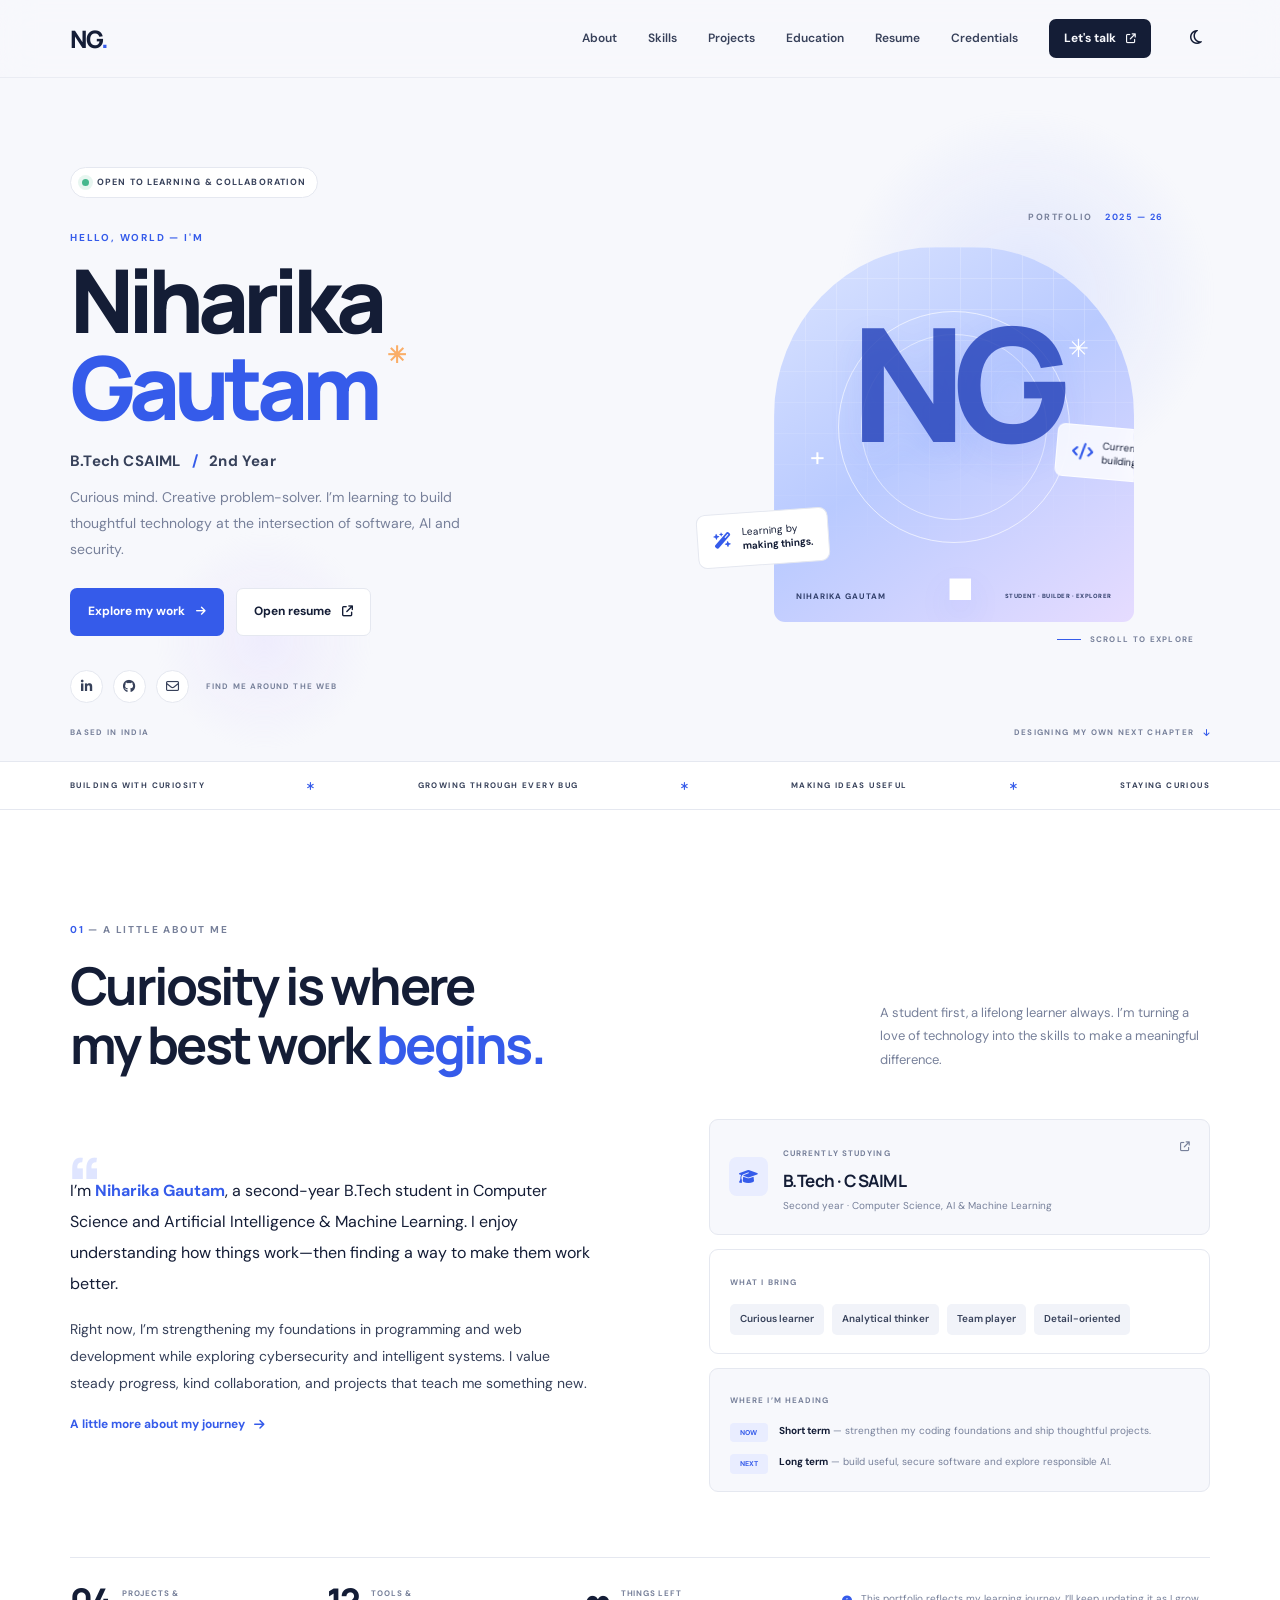
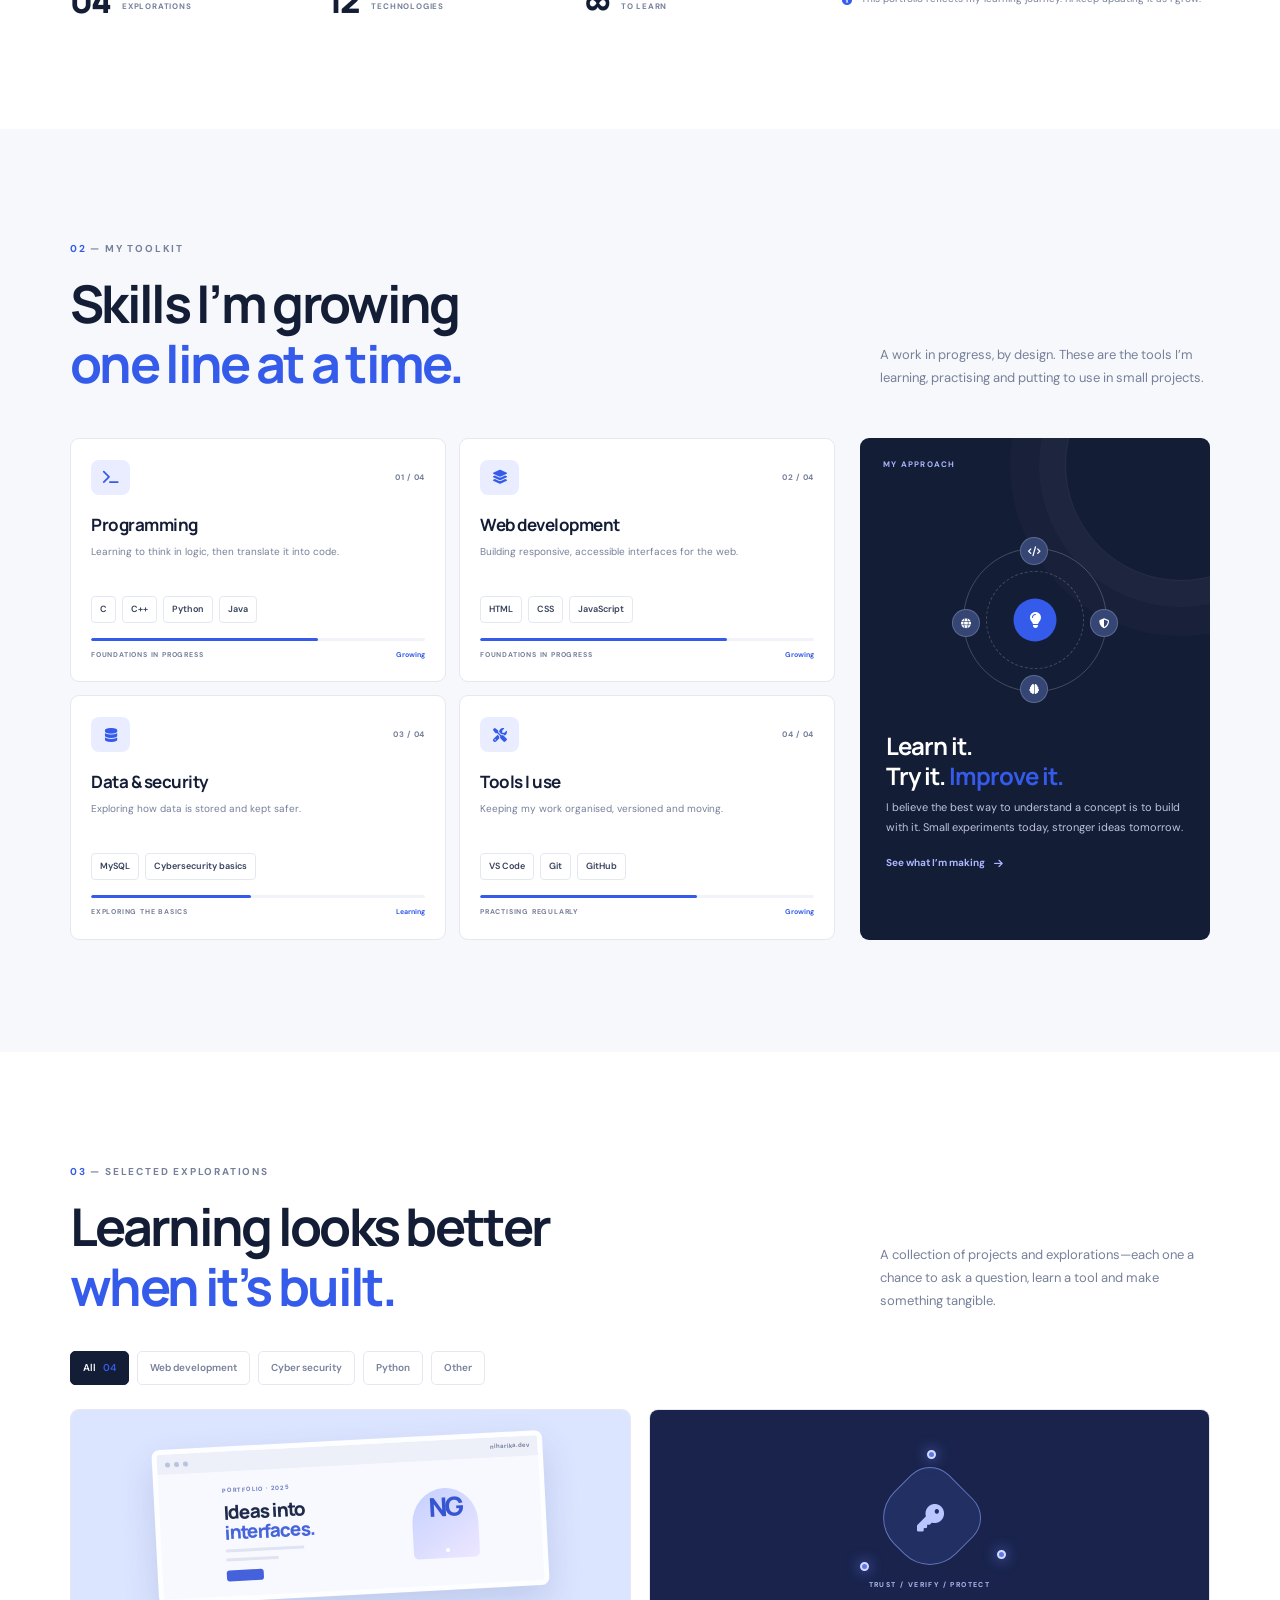
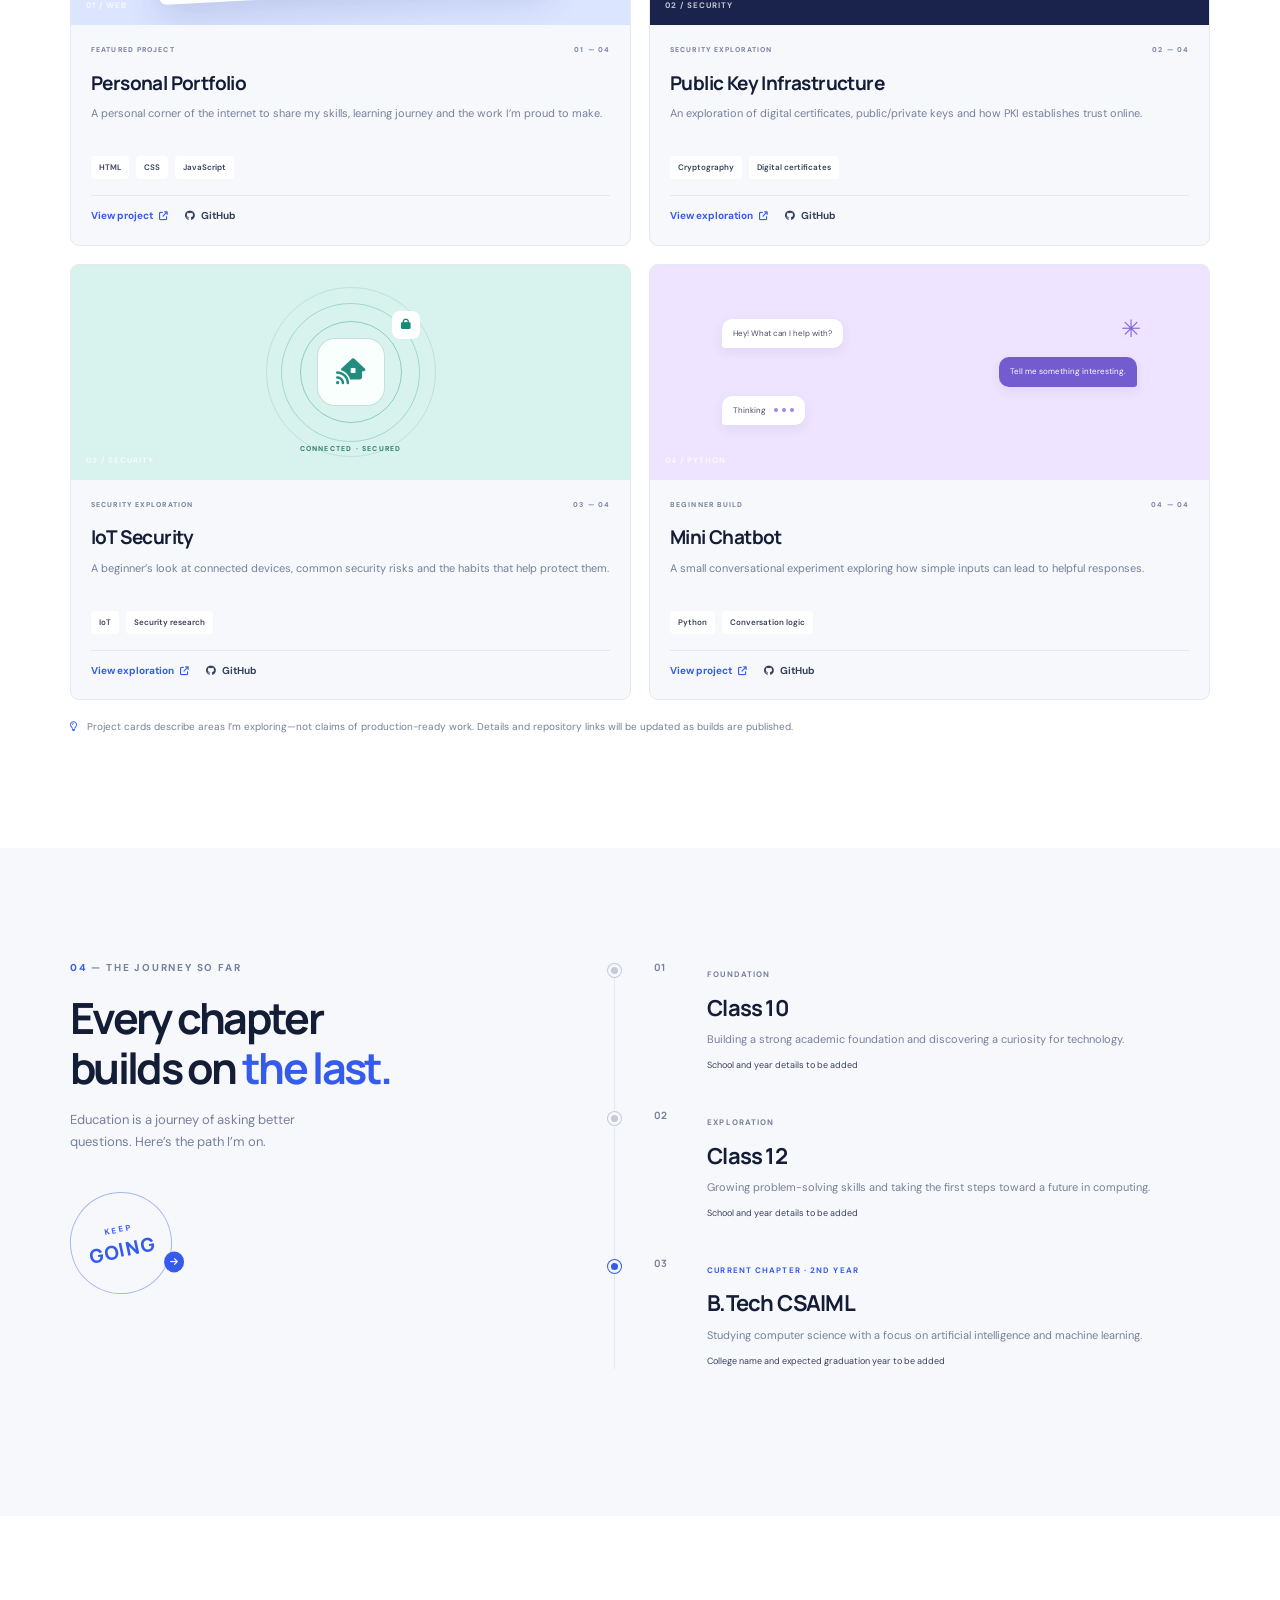
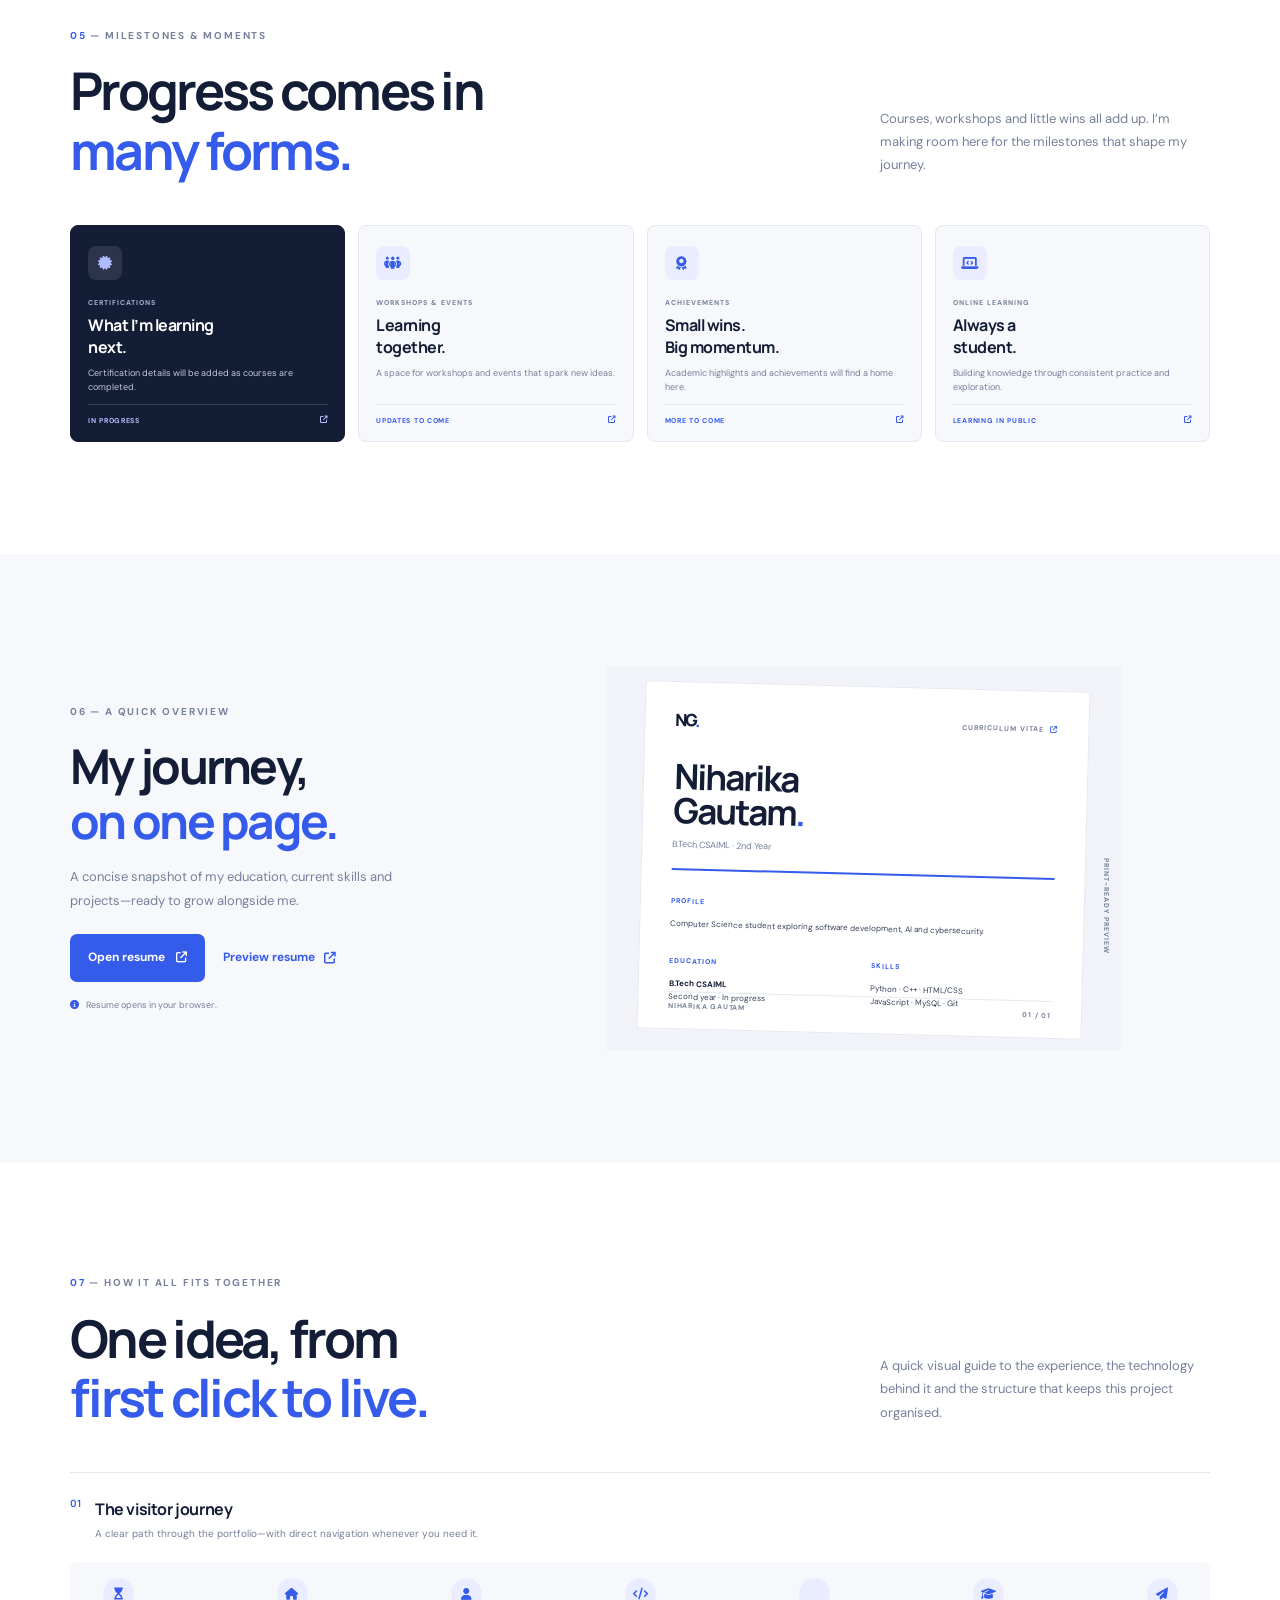
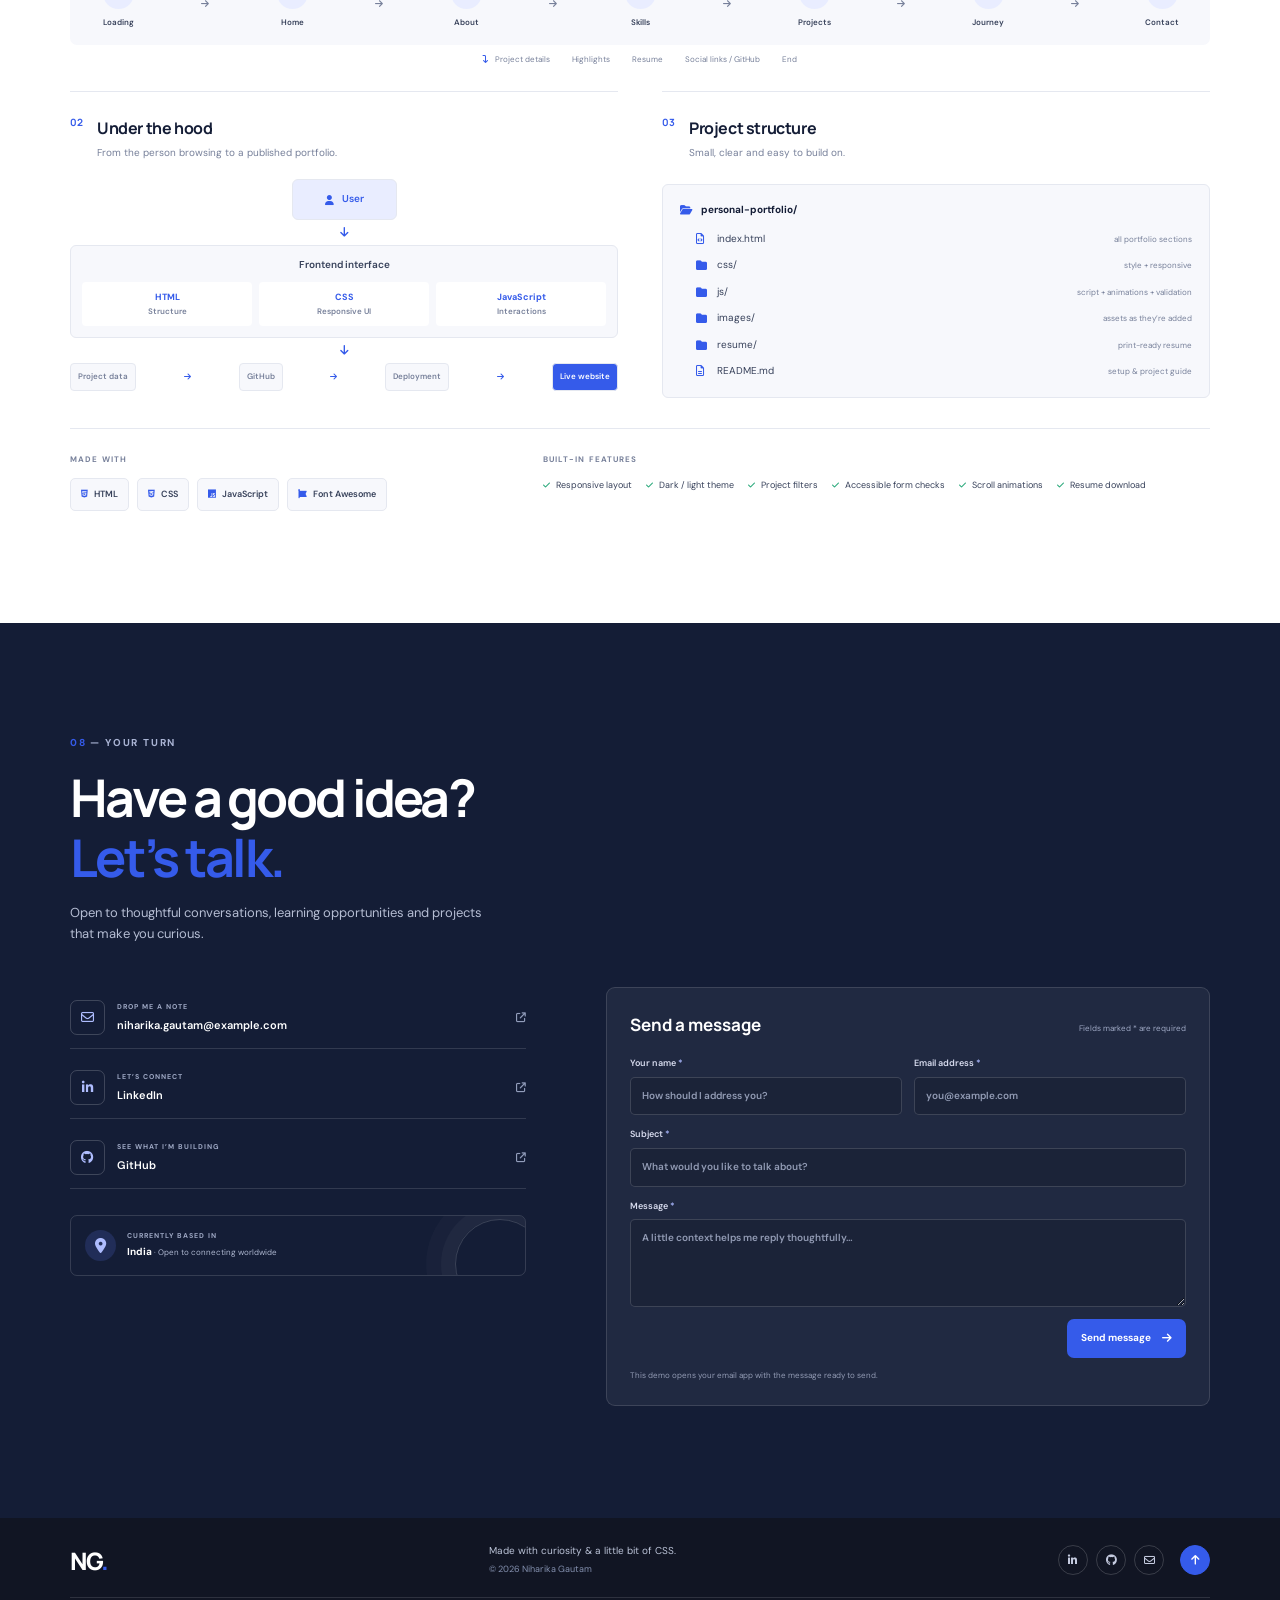
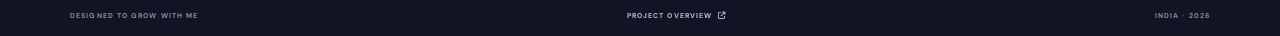
==== index.html @ 92359645 "Add portfolio website" ====
<!DOCTYPE html>
<html lang="en">
<head>
  <meta charset="UTF-8">
  <meta name="viewport" content="width=device-width, initial-scale=1.0">
  <meta name="theme-color" content="#f7f8fc">
  <meta name="description" content="Niharika Gautam — B.Tech CSAIML student exploring software development, AI and cybersecurity.">
  <title>Niharika Gautam — Developer in the making</title>
  <link rel="preconnect" href="https://fonts.googleapis.com">
  <link rel="preconnect" href="https://fonts.gstatic.com" crossorigin>
  <link href="https://fonts.googleapis.com/css2?family=DM+Sans:wght@400;500;600;700&family=Manrope:wght@400;500;600;700;800&display=swap" rel="stylesheet">
  <link rel="stylesheet" href="https://cdnjs.cloudflare.com/ajax/libs/font-awesome/6.5.2/css/all.min.css">
  <link rel="stylesheet" href="css/style.css">
  <link rel="stylesheet" href="css/responsive.css">
  <script src="js/animations.js" defer></script>
  <script src="js/validation.js" defer></script>
  <script src="js/script.js" defer></script>
</head>
<body>
  <div class="page-loader" aria-label="Loading portfolio"><span class="loader-mark">N<span>.</span></span><span class="loader-line"></span></div>
  <header class="site-header">
    <nav class="nav-shell container" aria-label="Main navigation">
      <a class="brand" href="#home" aria-label="Niharika Gautam home">NG<span>.</span></a>
      <button class="menu-toggle" aria-label="Open navigation menu" aria-expanded="false"><i class="fa-solid fa-bars"></i></button>
      <div class="nav-links">
        <a href="#about">About</a><a href="#skills">Skills</a><a href="#projects">Projects</a><a href="#journey">Education</a><a href="#resume">Resume</a><a href="#credentials">Credentials</a>
        <a class="nav-contact" href="#contact">Let's talk <i class="fa-solid fa-arrow-up-right-from-square"></i></a>
        <button class="theme-toggle" aria-label="Switch to dark mode" title="Toggle color theme"><i class="fa-regular fa-moon"></i></button>
      </div>
    </nav>
  </header>

  <main>
    <section class="hero section-pad" id="home">
      <div class="hero-orb orb-one"></div><div class="hero-orb orb-two"></div>
      <div class="container hero-layout">
        <div class="hero-copy reveal">
          <div class="availability"><span class="status-dot"></span> OPEN TO LEARNING & COLLABORATION</div>
          <p class="eyebrow">HELLO, WORLD — I'M</p>
          <h1>Niharika<br><span>Gautam</span><sup>✳</sup></h1>
          <p class="hero-role">B.Tech CSAIML <span class="role-divider">/</span> 2nd Year</p>
          <p class="hero-intro">Curious mind. Creative problem-solver. I’m learning to build thoughtful technology at the intersection of software, AI and security.</p>
          <div class="hero-actions">
            <a class="button button-primary" href="#projects">Explore my work <i class="fa-solid fa-arrow-right"></i></a>
            <a class="button button-outline" href="resume/Niharika_Gautam_Resume.html" target="_blank" rel="noreferrer">Open resume <i class="fa-solid fa-arrow-up-right-from-square"></i></a>
          </div>
          <div class="hero-socials" aria-label="Social links">
            <a href="https://www.linkedin.com/" target="_blank" rel="noreferrer" aria-label="LinkedIn"><i class="fa-brands fa-linkedin-in"></i></a>
            <a href="https://github.com/" target="_blank" rel="noreferrer" aria-label="GitHub"><i class="fa-brands fa-github"></i></a>
            <a href="mailto:niharika.gautam@example.com" aria-label="Email"><i class="fa-regular fa-envelope"></i></a>
            <span class="social-caption">FIND ME AROUND THE WEB</span>
          </div>
        </div>
        <div class="hero-visual reveal reveal-delay">
          <div class="visual-index">PORTFOLIO <span>2025 — 26</span></div>
          <div class="portrait-card">
            <div class="portrait-grid"></div>
            <div class="portrait-spark spark-a">✳</div><div class="portrait-spark spark-b">+</div>
            <div class="portrait-initials">NG<span>.</span></div>
            <div class="portrait-caption"><span>NIHARIKA GAUTAM</span><span>STUDENT · BUILDER · EXPLORER</span></div>
            <div class="portrait-sticker"><i class="fa-solid fa-code"></i><span>Currently<br>building</span></div>
          </div>
          <div class="floating-note"><i class="fa-solid fa-wand-magic-sparkles"></i><span>Learning by<br><b>making things.</b></span></div>
          <div class="scroll-cue"><span></span> SCROLL TO EXPLORE</div>
        </div>
      </div>
      <div class="hero-footer container"><span>BASED IN INDIA</span><span>DESIGNING MY OWN NEXT CHAPTER <i class="fa-solid fa-arrow-down"></i></span></div>
    </section>

    <section class="intro-strip">
      <div class="container strip-inner"><span>BUILDING WITH CURIOSITY</span><i class="fa-solid fa-asterisk"></i><span>GROWING THROUGH EVERY BUG</span><i class="fa-solid fa-asterisk"></i><span>MAKING IDEAS USEFUL</span><i class="fa-solid fa-asterisk"></i><span>STAYING CURIOUS</span></div>
    </section>

    <section class="section-pad about-section" id="about">
      <div class="container">
        <div class="section-heading reveal"><div><p class="eyebrow"><span>01</span> — A LITTLE ABOUT ME</p><h2>Curiosity is where<br>my best work <em>begins.</em></h2></div><p class="heading-note">A student first, a lifelong learner always. I’m turning a love of technology into the skills to make a meaningful difference.</p></div>
        <div class="about-grid">
          <article class="about-story reveal"><div class="story-mark">“</div><p>I’m <strong>Niharika Gautam</strong>, a second-year B.Tech student in Computer Science and Artificial Intelligence & Machine Learning. I enjoy understanding how things work—then finding a way to make them work better.</p><p>Right now, I’m strengthening my foundations in programming and web development while exploring cybersecurity and intelligent systems. I value steady progress, kind collaboration, and projects that teach me something new.</p><a class="text-link" href="#contact">A little more about my journey <i class="fa-solid fa-arrow-right"></i></a></article>
          <div class="about-side reveal reveal-delay">
            <div class="info-card education-mini"><span class="card-icon"><i class="fa-solid fa-graduation-cap"></i></span><div><span class="card-kicker">CURRENTLY STUDYING</span><h3>B.Tech · CSAIML</h3><p>Second year · Computer Science, AI & Machine Learning</p></div><span class="card-arrow"><i class="fa-solid fa-arrow-up-right-from-square"></i></span></div>
            <div class="strength-card"><span class="card-kicker">WHAT I BRING</span><div class="strength-tags"><span>Curious learner</span><span>Analytical thinker</span><span>Team player</span><span>Detail-oriented</span></div></div>
            <div class="goals-card"><span class="card-kicker">WHERE I’M HEADING</span><div class="goal-row"><span class="goal-marker">NOW</span><p><b>Short term</b> — strengthen my coding foundations and ship thoughtful projects.</p></div><div class="goal-row"><span class="goal-marker">NEXT</span><p><b>Long term</b> — build useful, secure software and explore responsible AI.</p></div></div>
          </div>
        </div>
        <div class="stats-row reveal">
          <div class="stat-item"><strong>04</strong><span>PROJECTS &<br>EXPLORATIONS</span></div><div class="stat-item"><strong>12</strong><span>TOOLS &<br>TECHNOLOGIES</span></div><div class="stat-item"><strong>∞</strong><span>THINGS LEFT<br>TO LEARN</span></div><div class="stat-note"><i class="fa-solid fa-circle-info"></i> This portfolio reflects my learning journey. I’ll keep updating it as I grow.</div>
        </div>
      </div>
    </section>

    <section class="section-pad skills-section" id="skills">
      <div class="container">
        <div class="section-heading reveal"><div><p class="eyebrow"><span>02</span> — MY TOOLKIT</p><h2>Skills I’m growing<br><em>one line at a time.</em></h2></div><p class="heading-note">A work in progress, by design. These are the tools I’m learning, practising and putting to use in small projects.</p></div>
        <div class="skills-layout">
          <div class="skill-categories">
            <article class="skill-card reveal"><div class="skill-card-top"><span class="skill-icon"><i class="fa-solid fa-terminal"></i></span><span class="skill-count">01 / 04</span></div><h3>Programming</h3><p>Learning to think in logic, then translate it into code.</p><div class="skill-pills"><span>C</span><span>C++</span><span>Python</span><span>Java</span></div><div class="learning-meter" role="progressbar" aria-label="Programming foundations, self-assessed learning progress" aria-valuemin="0" aria-valuemax="100" aria-valuenow="68"><span style="--level:68%"></span></div><div class="meter-caption">FOUNDATIONS IN PROGRESS <span>Growing</span></div></article>
            <article class="skill-card reveal reveal-delay"><div class="skill-card-top"><span class="skill-icon"><i class="fa-solid fa-layer-group"></i></span><span class="skill-count">02 / 04</span></div><h3>Web development</h3><p>Building responsive, accessible interfaces for the web.</p><div class="skill-pills"><span>HTML</span><span>CSS</span><span>JavaScript</span></div><div class="learning-meter" role="progressbar" aria-label="Web development foundations, self-assessed learning progress" aria-valuemin="0" aria-valuemax="100" aria-valuenow="74"><span style="--level:74%"></span></div><div class="meter-caption">FOUNDATIONS IN PROGRESS <span>Growing</span></div></article>
            <article class="skill-card reveal"><div class="skill-card-top"><span class="skill-icon"><i class="fa-solid fa-database"></i></span><span class="skill-count">03 / 04</span></div><h3>Data & security</h3><p>Exploring how data is stored and kept safer.</p><div class="skill-pills"><span>MySQL</span><span>Cybersecurity basics</span></div><div class="learning-meter" role="progressbar" aria-label="Data and security, self-assessed learning progress" aria-valuemin="0" aria-valuemax="100" aria-valuenow="48"><span style="--level:48%"></span></div><div class="meter-caption">EXPLORING THE BASICS <span>Learning</span></div></article>
            <article class="skill-card reveal reveal-delay"><div class="skill-card-top"><span class="skill-icon"><i class="fa-solid fa-screwdriver-wrench"></i></span><span class="skill-count">04 / 04</span></div><h3>Tools I use</h3><p>Keeping my work organised, versioned and moving.</p><div class="skill-pills"><span>VS Code</span><span>Git</span><span>GitHub</span></div><div class="learning-meter" role="progressbar" aria-label="Development tools, self-assessed learning progress" aria-valuemin="0" aria-valuemax="100" aria-valuenow="65"><span style="--level:65%"></span></div><div class="meter-caption">PRACTISING REGULARLY <span>Growing</span></div></article>
          </div>
          <aside class="skills-aside reveal"><div class="aside-overline">MY APPROACH</div><div class="orbit-graphic"><div class="orbit orbit-one"></div><div class="orbit orbit-two"></div><span class="orbit-core"><i class="fa-solid fa-lightbulb"></i></span><span class="orbit-node node-a"><i class="fa-solid fa-code"></i></span><span class="orbit-node node-b"><i class="fa-solid fa-shield-halved"></i></span><span class="orbit-node node-c"><i class="fa-solid fa-brain"></i></span><span class="orbit-node node-d"><i class="fa-solid fa-globe"></i></span></div><h3>Learn it.<br>Try it. <em>Improve it.</em></h3><p>I believe the best way to understand a concept is to build with it. Small experiments today, stronger ideas tomorrow.</p><a href="#projects" class="text-link">See what I’m making <i class="fa-solid fa-arrow-right"></i></a></aside>
        </div>
      </div>
    </section>

    <section class="section-pad projects-section" id="projects">
      <div class="container">
        <div class="section-heading reveal"><div><p class="eyebrow"><span>03</span> — SELECTED EXPLORATIONS</p><h2>Learning looks better<br><em>when it’s built.</em></h2></div><p class="heading-note">A collection of projects and explorations—each one a chance to ask a question, learn a tool and make something tangible.</p></div>
        <div class="filter-bar reveal" role="group" aria-label="Filter projects">
          <button class="filter-button active" data-filter="all">All <span>04</span></button><button class="filter-button" data-filter="web">Web development</button><button class="filter-button" data-filter="security">Cyber security</button><button class="filter-button" data-filter="python">Python</button><button class="filter-button" data-filter="other">Other</button>
        </div>
        <div class="project-grid">
          <article class="project-card project-featured reveal" data-category="web">
            <div class="project-art art-portfolio"><div class="art-browser"><div class="browser-bar"><span></span><span></span><span></span><b>niharika.dev</b></div><div class="browser-content"><div class="browser-lines"><small>PORTFOLIO · 2025</small><strong>Ideas into<br><em>interfaces.</em></strong><span></span><span></span><i></i></div><div class="browser-abstract">NG<span>.</span></div></div></div><span class="art-label">01 / WEB</span></div>
            <div class="project-info"><div class="project-meta"><span>FEATURED PROJECT</span><span>01 — 04</span></div><h3>Personal Portfolio</h3><p>A personal corner of the internet to share my skills, learning journey and the work I’m proud to make.</p><div class="project-tech"><span>HTML</span><span>CSS</span><span>JavaScript</span></div><div class="project-actions"><a href="#home" class="project-link">View project <i class="fa-solid fa-arrow-up-right-from-square"></i></a><a href="https://github.com/" target="_blank" rel="noreferrer" class="project-github"><i class="fa-brands fa-github"></i> GitHub</a></div></div>
          </article>
          <article class="project-card reveal reveal-delay" data-category="security">
            <div class="project-art art-pki"><div class="security-visual"><div class="shield-ring"><i class="fa-solid fa-key"></i></div><span class="orbit-dot dot-one"></span><span class="orbit-dot dot-two"></span><span class="orbit-dot dot-three"></span><span class="security-label">TRUST / VERIFY / PROTECT</span></div><span class="art-label">02 / SECURITY</span></div>
            <div class="project-info"><div class="project-meta"><span>SECURITY EXPLORATION</span><span>02 — 04</span></div><h3>Public Key Infrastructure</h3><p>An exploration of digital certificates, public/private keys and how PKI establishes trust online.</p><div class="project-tech"><span>Cryptography</span><span>Digital certificates</span></div><div class="project-actions"><a href="#contact" class="project-link">View exploration <i class="fa-solid fa-arrow-up-right-from-square"></i></a><a href="https://github.com/" target="_blank" rel="noreferrer" class="project-github"><i class="fa-brands fa-github"></i> GitHub</a></div></div>
          </article>
          <article class="project-card reveal" data-category="security">
            <div class="project-art art-iot"><div class="iot-visual"><div class="iot-device"><i class="fa-solid fa-house-signal"></i></div><span class="iot-wave wave-one"></span><span class="iot-wave wave-two"></span><span class="iot-wave wave-three"></span><div class="iot-lock"><i class="fa-solid fa-lock"></i></div><small>CONNECTED · SECURED</small></div><span class="art-label">03 / SECURITY</span></div>
            <div class="project-info"><div class="project-meta"><span>SECURITY EXPLORATION</span><span>03 — 04</span></div><h3>IoT Security</h3><p>A beginner’s look at connected devices, common security risks and the habits that help protect them.</p><div class="project-tech"><span>IoT</span><span>Security research</span></div><div class="project-actions"><a href="#contact" class="project-link">View exploration <i class="fa-solid fa-arrow-up-right-from-square"></i></a><a href="https://github.com/" target="_blank" rel="noreferrer" class="project-github"><i class="fa-brands fa-github"></i> GitHub</a></div></div>
          </article>
          <article class="project-card reveal reveal-delay" data-category="python other">
            <div class="project-art art-chatbot"><div class="chat-visual"><div class="chat-bubble bubble-in">Hey! What can I help with?</div><div class="chat-bubble bubble-out">Tell me something interesting.</div><div class="chat-bubble bubble-in bubble-response"><span>Thinking</span><i></i><i></i><i></i></div><span class="chat-spark">✳</span></div><span class="art-label">04 / PYTHON</span></div>
            <div class="project-info"><div class="project-meta"><span>BEGINNER BUILD</span><span>04 — 04</span></div><h3>Mini Chatbot</h3><p>A small conversational experiment exploring how simple inputs can lead to helpful responses.</p><div class="project-tech"><span>Python</span><span>Conversation logic</span></div><div class="project-actions"><a href="#contact" class="project-link">View project <i class="fa-solid fa-arrow-up-right-from-square"></i></a><a href="https://github.com/" target="_blank" rel="noreferrer" class="project-github"><i class="fa-brands fa-github"></i> GitHub</a></div></div>
          </article>
        </div>
        <p class="project-note"><i class="fa-regular fa-lightbulb"></i> Project cards describe areas I’m exploring—not claims of production-ready work. Details and repository links will be updated as builds are published.</p>
      </div>
    </section>

    <section class="section-pad journey-section" id="journey">
      <div class="container journey-layout">
        <div class="journey-intro reveal"><p class="eyebrow"><span>04</span> — THE JOURNEY SO FAR</p><h2>Every chapter<br>builds on <em>the last.</em></h2><p>Education is a journey of asking better questions. Here’s the path I’m on.</p><div class="journey-stamp"><span>KEEP</span><strong>GOING</strong><i class="fa-solid fa-arrow-right"></i></div></div>
        <div class="timeline reveal reveal-delay">
          <article class="timeline-item"><span class="timeline-dot"></span><span class="timeline-index">01</span><div class="timeline-content"><span class="timeline-status">FOUNDATION</span><h3>Class 10</h3><p>Building a strong academic foundation and discovering a curiosity for technology.</p><span class="timeline-school">School and year details to be added</span></div></article>
          <article class="timeline-item"><span class="timeline-dot"></span><span class="timeline-index">02</span><div class="timeline-content"><span class="timeline-status">EXPLORATION</span><h3>Class 12</h3><p>Growing problem-solving skills and taking the first steps toward a future in computing.</p><span class="timeline-school">School and year details to be added</span></div></article>
          <article class="timeline-item current"><span class="timeline-dot"></span><span class="timeline-index">03</span><div class="timeline-content"><span class="timeline-status">CURRENT CHAPTER · 2ND YEAR</span><h3>B.Tech CSAIML</h3><p>Studying computer science with a focus on artificial intelligence and machine learning.</p><span class="timeline-school">College name and expected graduation year to be added</span></div></article>
        </div>
      </div>
    </section>

    <section class="section-pad credentials-section" id="credentials">
      <div class="container">
        <div class="section-heading reveal"><div><p class="eyebrow"><span>05</span> — MILESTONES & MOMENTS</p><h2>Progress comes in<br><em>many forms.</em></h2></div><p class="heading-note">Courses, workshops and little wins all add up. I’m making room here for the milestones that shape my journey.</p></div>
        <div class="credential-grid">
          <article class="credential-card credential-primary reveal"><span class="credential-symbol"><i class="fa-solid fa-certificate"></i></span><span class="credential-type">CERTIFICATIONS</span><h3>What I’m learning<br>next.</h3><p>Certification details will be added as courses are completed.</p><span class="credential-footer">IN PROGRESS <i class="fa-solid fa-arrow-up-right-from-square"></i></span></article>
          <article class="credential-card reveal reveal-delay"><span class="credential-symbol"><i class="fa-solid fa-people-group"></i></span><span class="credential-type">WORKSHOPS & EVENTS</span><h3>Learning<br>together.</h3><p>A space for workshops and events that spark new ideas.</p><span class="credential-footer">UPDATES TO COME <i class="fa-solid fa-arrow-up-right-from-square"></i></span></article>
          <article class="credential-card reveal"><span class="credential-symbol"><i class="fa-solid fa-award"></i></span><span class="credential-type">ACHIEVEMENTS</span><h3>Small wins.<br>Big momentum.</h3><p>Academic highlights and achievements will find a home here.</p><span class="credential-footer">MORE TO COME <i class="fa-solid fa-arrow-up-right-from-square"></i></span></article>
          <article class="credential-card reveal reveal-delay"><span class="credential-symbol"><i class="fa-solid fa-laptop-code"></i></span><span class="credential-type">ONLINE LEARNING</span><h3>Always a<br>student.</h3><p>Building knowledge through consistent practice and exploration.</p><span class="credential-footer">LEARNING IN PUBLIC <i class="fa-solid fa-arrow-up-right-from-square"></i></span></article>
        </div>
      </div>
    </section>

    <section class="section-pad resume-section" id="resume">
      <div class="container resume-layout">
        <div class="resume-copy reveal"><p class="eyebrow"><span>06</span> — A QUICK OVERVIEW</p><h2>My journey,<br><em>on one page.</em></h2><p>A concise snapshot of my education, current skills and projects—ready to grow alongside me.</p><div class="resume-actions"><a class="button button-primary" href="resume/Niharika_Gautam_Resume.html" target="_blank" rel="noreferrer">Open resume <i class="fa-solid fa-arrow-up-right-from-square"></i></a><a class="text-link" href="resume/Niharika_Gautam_Resume.html" target="_blank" rel="noreferrer">Preview resume <i class="fa-solid fa-arrow-up-right-from-square"></i></a></div><p class="resume-hint"><i class="fa-solid fa-circle-info"></i> Resume opens in your browser.</p></div>
        <div class="resume-paper-wrap reveal reveal-delay"><div class="resume-paper"><div class="paper-top"><span>NG<span class="blue-dot">.</span></span><span>CURRICULUM VITAE <i class="fa-solid fa-arrow-up-right-from-square"></i></span></div><h3>Niharika<br>Gautam<span>.</span></h3><p class="paper-role">B.Tech CSAIML · 2nd Year</p><div class="paper-rule"></div><div class="paper-section"><span>PROFILE</span><p>Computer Science student exploring software development, AI and cybersecurity.</p></div><div class="paper-columns"><div class="paper-section"><span>EDUCATION</span><p><b>B.Tech CSAIML</b><br>Second year · In progress</p></div><div class="paper-section"><span>SKILLS</span><p>Python · C++ · HTML/CSS<br>JavaScript · MySQL · Git</p></div></div><div class="paper-bottom"><span>NIHARIKA GAUTAM</span><span>01 / 01</span></div></div><div class="paper-side-label">PRINT-READY PREVIEW</div></div>
      </div>
    </section>

    <section class="section-pad overview-section" id="overview">
      <div class="container">
        <div class="section-heading reveal"><div><p class="eyebrow"><span>07</span> — HOW IT ALL FITS TOGETHER</p><h2>One idea, from<br><em>first click to live.</em></h2></div><p class="heading-note">A quick visual guide to the experience, the technology behind it and the structure that keeps this project organised.</p></div>
        <div class="overview-block reveal"><div class="overview-title"><span>01</span><div><h3>The visitor journey</h3><p>A clear path through the portfolio—with direct navigation whenever you need it.</p></div></div><div class="flow-track"><div class="flow-step"><i class="fa-solid fa-hourglass-start"></i><span>Loading</span></div><i class="fa-solid fa-arrow-right flow-arrow"></i><div class="flow-step"><i class="fa-solid fa-house"></i><span>Home</span></div><i class="fa-solid fa-arrow-right flow-arrow"></i><div class="flow-step"><i class="fa-solid fa-user"></i><span>About</span></div><i class="fa-solid fa-arrow-right flow-arrow"></i><div class="flow-step"><i class="fa-solid fa-code"></i><span>Skills</span></div><i class="fa-solid fa-arrow-right flow-arrow"></i><div class="flow-step"><i class="fa-solid fa-grid-2"></i><span>Projects</span></div><i class="fa-solid fa-arrow-right flow-arrow"></i><div class="flow-step"><i class="fa-solid fa-graduation-cap"></i><span>Journey</span></div><i class="fa-solid fa-arrow-right flow-arrow"></i><div class="flow-step"><i class="fa-solid fa-paper-plane"></i><span>Contact</span></div></div><div class="flow-footnote"><span><i class="fa-solid fa-arrow-turn-down"></i> Project details</span><span>Highlights</span><span>Resume</span><span>Social links / GitHub</span><span>End</span></div></div>
        <div class="overview-columns">
          <div class="overview-block technical-block reveal"><div class="overview-title"><span>02</span><div><h3>Under the hood</h3><p>From the person browsing to a published portfolio.</p></div></div><div class="tech-flow"><div class="tech-box user-box"><i class="fa-solid fa-user"></i><span>User</span></div><i class="fa-solid fa-arrow-down"></i><div class="tech-box"><span>Frontend interface</span><div class="tech-branches"><span><b>HTML</b>Structure</span><span><b>CSS</b>Responsive UI</span><span><b>JavaScript</b>Interactions</span></div></div><i class="fa-solid fa-arrow-down"></i><div class="tech-pipeline"><span>Project data</span><i class="fa-solid fa-arrow-right"></i><span>GitHub</span><i class="fa-solid fa-arrow-right"></i><span>Deployment</span><i class="fa-solid fa-arrow-right"></i><b>Live website</b></div></div></div>
          <div class="overview-block structure-block reveal reveal-delay"><div class="overview-title"><span>03</span><div><h3>Project structure</h3><p>Small, clear and easy to build on.</p></div></div><div class="file-tree"><div><i class="fa-solid fa-folder-open"></i><b>personal-portfolio/</b></div><span class="tree-child"><i class="fa-regular fa-file-code"></i> index.html <small>all portfolio sections</small></span><span class="tree-child"><i class="fa-solid fa-folder"></i> css/ <small>style + responsive</small></span><span class="tree-child"><i class="fa-solid fa-folder"></i> js/ <small>script + animations + validation</small></span><span class="tree-child"><i class="fa-solid fa-folder"></i> images/ <small>assets as they’re added</small></span><span class="tree-child"><i class="fa-solid fa-folder"></i> resume/ <small>print-ready resume</small></span><span class="tree-child"><i class="fa-regular fa-file-lines"></i> README.md <small>setup & project guide</small></span></div></div>
        </div>
        <div class="overview-bottom reveal"><div><span class="overview-label">MADE WITH</span><div class="tech-stack"><span><i class="fa-brands fa-html5"></i> HTML</span><span><i class="fa-brands fa-css3-alt"></i> CSS</span><span><i class="fa-brands fa-js"></i> JavaScript</span><span><i class="fa-brands fa-font-awesome"></i> Font Awesome</span></div></div><div><span class="overview-label">BUILT-IN FEATURES</span><div class="feature-list"><span><i class="fa-solid fa-check"></i> Responsive layout</span><span><i class="fa-solid fa-check"></i> Dark / light theme</span><span><i class="fa-solid fa-check"></i> Project filters</span><span><i class="fa-solid fa-check"></i> Accessible form checks</span><span><i class="fa-solid fa-check"></i> Scroll animations</span><span><i class="fa-solid fa-check"></i> Resume download</span></div></div></div>
      </div>
    </section>

    <section class="section-pad contact-section" id="contact">
      <div class="container">
        <div class="contact-top reveal"><p class="eyebrow"><span>08</span> — YOUR TURN</p><h2>Have a good idea?<br><em>Let’s talk.</em></h2><p>Open to thoughtful conversations, learning opportunities and projects that make you curious.</p></div>
        <div class="contact-layout">
          <div class="contact-info reveal"><a href="mailto:niharika.gautam@example.com" class="contact-method"><span class="method-icon"><i class="fa-regular fa-envelope"></i></span><span><small>DROP ME A NOTE</small><b>niharika.gautam@example.com</b></span><i class="fa-solid fa-arrow-up-right-from-square method-arrow"></i></a><a href="https://www.linkedin.com/" target="_blank" rel="noreferrer" class="contact-method"><span class="method-icon"><i class="fa-brands fa-linkedin-in"></i></span><span><small>LET’S CONNECT</small><b>LinkedIn</b></span><i class="fa-solid fa-arrow-up-right-from-square method-arrow"></i></a><a href="https://github.com/" target="_blank" rel="noreferrer" class="contact-method"><span class="method-icon"><i class="fa-brands fa-github"></i></span><span><small>SEE WHAT I’M BUILDING</small><b>GitHub</b></span><i class="fa-solid fa-arrow-up-right-from-square method-arrow"></i></a><div class="location-card"><span class="location-pin"><i class="fa-solid fa-location-dot"></i></span><div><small>CURRENTLY BASED IN</small><b>India <span>· Open to connecting worldwide</span></b></div><div class="location-dots"></div></div></div>
          <form class="contact-form reveal reveal-delay" id="contact-form" novalidate>
            <div class="form-heading"><h3>Send a message</h3><span>Fields marked * are required</span></div>
            <div class="form-row"><label for="name">Your name <span>*</span><input type="text" id="name" name="name" placeholder="How should I address you?" required minlength="2" autocomplete="name"></label><label for="email">Email address <span>*</span><input type="email" id="email" name="email" placeholder="you@example.com" required autocomplete="email"></label></div>
            <label for="subject">Subject <span>*</span><input type="text" id="subject" name="subject" placeholder="What would you like to talk about?" required minlength="3"></label>
            <label for="message">Message <span>*</span><textarea id="message" name="message" rows="4" placeholder="A little context helps me reply thoughtfully…" required minlength="10"></textarea></label>
            <div class="form-bottom"><p class="form-status" aria-live="polite"></p><button class="button button-primary" type="submit">Send message <i class="fa-solid fa-arrow-right"></i></button></div>
            <p class="form-note">This demo opens your email app with the message ready to send.</p>
          </form>
        </div>
      </div>
    </section>
  </main>
  <footer class="site-footer"><div class="container footer-main"><a class="brand footer-brand" href="#home">NG<span>.</span></a><p>Made with curiosity & a little bit of CSS.<br><span>© <span id="year"></span> Niharika Gautam</span></p><div class="footer-links"><a href="https://www.linkedin.com/" target="_blank" rel="noreferrer" aria-label="LinkedIn"><i class="fa-brands fa-linkedin-in"></i></a><a href="https://github.com/" target="_blank" rel="noreferrer" aria-label="GitHub"><i class="fa-brands fa-github"></i></a><a href="mailto:niharika.gautam@example.com" aria-label="Email"><i class="fa-regular fa-envelope"></i></a><a href="#home" class="back-top" aria-label="Back to top"><i class="fa-solid fa-arrow-up"></i></a></div></div><div class="container footer-bottom"><span>DESIGNED TO GROW WITH ME</span><a href="#overview">PROJECT OVERVIEW <i class="fa-solid fa-arrow-up-right-from-square"></i></a><span>INDIA · <span id="footer-year"></span></span></div></footer>
  <button class="back-to-top" aria-label="Back to top"><i class="fa-solid fa-arrow-up"></i></button>
</body>
</html>
---- css/style.css ----
@import url('https://fonts.googleapis.com/css2?family=DM+Sans:wght@400;500;600;700&family=Manrope:wght@400;500;600;700;800&display=swap');

:root{--bg:#f7f8fc;--surface:#fff;--surface-soft:#f1f3f9;--ink:#141d36;--ink-soft:#37415a;--muted:#77809a;--line:#e5e8f0;--blue:#355bea;--blue-deep:#203fb8;--blue-soft:#e9edff;--lavender:#dfe5ff;--green:#28a879;--nav-bg:rgba(247,248,252,.88);--font-body:'DM Sans',sans-serif;--font-display:'Manrope',sans-serif;--transition:220ms ease}
*{box-sizing:border-box}
html{scroll-behavior:smooth;scroll-padding-top:90px}
body{margin:0;background:var(--bg);color:var(--ink);font-family:var(--font-body);font-size:15px;line-height:1.65;overflow-x:hidden;transition:background .3s,color .3s}
body.loading{overflow:hidden}
body.dark-theme{--bg:#111522;--surface:#191f30;--surface-soft:#20273b;--ink:#f2f4fc;--ink-soft:#c1c8dc;--muted:#919ab4;--line:#2d354b;--blue:#8298ff;--blue-deep:#9cafff;--blue-soft:#262f4d;--lavender:#252e4b;--green:#62d6a9;--nav-bg:rgba(17,21,34,.89)}
a{color:inherit;text-decoration:none}
button,input,textarea{font:inherit}
button,a{-webkit-tap-highlight-color:transparent}
button:focus-visible,a:focus-visible,input:focus-visible,textarea:focus-visible{outline:3px solid color-mix(in srgb,var(--blue) 42%,transparent);outline-offset:3px}
.container{width:min(1140px,calc(100% - 64px));margin-inline:auto}
.section-pad{padding:112px 0}
.page-loader{position:fixed;z-index:1000;inset:0;display:flex;flex-direction:column;align-items:center;justify-content:center;gap:18px;background:var(--bg);transition:opacity .45s ease,visibility .45s ease}
.page-loader.loaded{opacity:0;visibility:hidden}
.loader-mark{font:800 38px var(--font-display);letter-spacing:-3px;color:var(--ink)}
.loader-mark span,.brand span{color:var(--blue)}
.loader-line{width:76px;height:2px;background:var(--line);overflow:hidden}
.loader-line:after{content:"";display:block;width:40%;height:100%;background:var(--blue);animation:load-line .75s ease-in-out infinite alternate}
@keyframes load-line{to{transform:translateX(150%)}}
.site-header{height:78px;position:sticky;top:0;z-index:50;background:var(--nav-bg);backdrop-filter:blur(16px);border-bottom:1px solid color-mix(in srgb,var(--line) 70%,transparent)}
.nav-shell{height:100%;display:flex;align-items:center;justify-content:space-between}
.brand{font:800 24px var(--font-display);letter-spacing:-2px;color:var(--ink)}
.nav-links{display:flex;align-items:center;gap:31px}
.nav-links>a:not(.nav-contact){font-size:12px;font-weight:600;color:var(--ink-soft);transition:color var(--transition)}
.nav-links>a:not(.nav-contact):hover{color:var(--blue)}
.nav-contact{padding:10px 15px;border-radius:7px;background:var(--ink);color:var(--bg);font-size:12px;font-weight:700}
.nav-contact i{margin-left:7px;font-size:10px}
.theme-toggle,.menu-toggle{border:0;background:none;color:var(--ink);cursor:pointer}
.theme-toggle{font-size:16px;padding:8px}
.menu-toggle{display:none}
.hero{position:relative;padding:89px 0 22px;min-height:630px;overflow:hidden}
.hero-layout{position:relative;z-index:1;display:grid;grid-template-columns:1.05fr .95fr;align-items:center;gap:60px}
.hero-orb{position:absolute;border-radius:50%;filter:blur(2px);pointer-events:none}
.orb-one{width:380px;height:380px;top:30px;right:5%;background:radial-gradient(circle,rgba(191,204,255,.4),rgba(191,204,255,0) 70%)}
.orb-two{width:220px;height:220px;bottom:10px;left:12%;background:radial-gradient(circle,rgba(224,215,255,.34),transparent 70%)}
.availability{display:inline-flex;align-items:center;gap:8px;padding:7px 11px;background:var(--surface);border:1px solid var(--line);border-radius:50px;color:var(--ink-soft);font-size:9px;font-weight:700;letter-spacing:1.1px}
.status-dot{width:7px;height:7px;background:#45b88d;border-radius:50%;box-shadow:0 0 0 4px rgba(69,184,141,.13)}
.eyebrow{margin:0 0 17px;color:var(--muted);font-size:10px;font-weight:700;letter-spacing:1.8px}
.hero-copy .eyebrow{margin:32px 0 10px;color:var(--blue)}
h1,h2,h3,p{margin-top:0}
h1,h2,h3{font-family:var(--font-display)}
h1{margin:0;font-size:clamp(58px,7.2vw,88px);line-height:.99;letter-spacing:-6px;font-weight:800}
h1>span{color:var(--blue)}
h1 sup{display:inline-block;margin-left:10px;color:#faad67;font-size:23px;vertical-align:top;letter-spacing:0}
.hero-role{margin:18px 0 12px;color:var(--ink-soft);font-size:15px;font-weight:700;letter-spacing:.2px}
.role-divider{padding:0 7px;color:var(--blue)}
.hero-intro{max-width:430px;color:var(--muted);font-size:14px;line-height:1.85}
.hero-actions{display:flex;flex-wrap:wrap;gap:12px;margin-top:25px}
.button{display:inline-flex;align-items:center;justify-content:center;gap:11px;border:1px solid transparent;border-radius:7px;padding:13px 17px;font-size:12px;font-weight:700;cursor:pointer;transition:transform var(--transition),background var(--transition),color var(--transition),border-color var(--transition)}
.button:hover{transform:translateY(-2px)}
.button i{font-size:11px}
.button-primary{background:var(--blue);color:white}
.button-primary:hover{background:var(--blue-deep)}
.button-outline{border-color:var(--line);background:var(--surface);color:var(--ink)}
.button-outline:hover{border-color:var(--blue);color:var(--blue)}
.hero-socials{display:flex;align-items:center;gap:10px;margin-top:34px}
.hero-socials a,.footer-links>a{width:33px;height:33px;display:grid;place-items:center;border:1px solid var(--line);border-radius:50%;background:var(--surface);color:var(--ink-soft);font-size:13px;transition:all var(--transition)}
.hero-socials a:hover,.footer-links>a:hover{background:var(--blue);border-color:var(--blue);color:#fff;transform:translateY(-2px)}
.social-caption{padding-left:7px;color:var(--muted);font-size:8px;font-weight:700;letter-spacing:1.1px}
.hero-visual{position:relative;min-height:450px;display:flex;align-items:center;justify-content:center}
.visual-index{position:absolute;top:0;right:9%;color:var(--muted);font-size:9px;font-weight:700;letter-spacing:1.5px}
.visual-index span{padding-left:9px;color:var(--blue)}
.portrait-card{position:relative;width:min(360px,83%);height:375px;overflow:hidden;border-radius:45% 45% 11px 11px;background:linear-gradient(145deg,#dbe4ff 0%,#b9caff 48%,#e6dcff 100%);isolation:isolate}
.portrait-grid{position:absolute;inset:0;opacity:.37;background-image:linear-gradient(rgba(255,255,255,.62) 1px,transparent 1px),linear-gradient(90deg,rgba(255,255,255,.62) 1px,transparent 1px);background-size:31px 31px;mask-image:linear-gradient(180deg,#000,transparent 86%)}
.portrait-card:before{content:"";position:absolute;width:230px;height:230px;border:1px solid rgba(255,255,255,.65);border-radius:50%;top:64px;left:50%;transform:translateX(-50%)}
.portrait-card:after{content:"";position:absolute;width:184px;height:184px;border:1px solid rgba(255,255,255,.53);border-radius:50%;top:87px;left:50%;transform:translateX(-50%)}
.portrait-initials{position:absolute;z-index:1;inset:56px 0 40px;display:grid;place-items:center;color:rgba(32,63,184,.8);font:800 clamp(95px,14vw,158px)/1 var(--font-display);letter-spacing:-13px;text-shadow:0 13px 35px rgba(53,91,234,.1)}
.portrait-initials span{color:#fff}
.portrait-caption{position:absolute;z-index:2;bottom:19px;left:22px;right:22px;display:flex;justify-content:space-between;align-items:center;color:#33416d;font-size:8px;font-weight:800;letter-spacing:1px}
.portrait-caption span:last-child{font-size:6px;letter-spacing:.5px}
.portrait-spark{position:absolute;z-index:2;color:white}
.spark-a{top:81px;right:45px;font-size:25px}
.spark-b{top:188px;left:36px;font-size:27px}
.portrait-sticker{position:absolute;z-index:2;right:-29px;top:180px;display:flex;align-items:center;gap:9px;padding:12px 15px;border:1px solid rgba(255,255,255,.75);border-radius:8px;background:rgba(255,255,255,.8);backdrop-filter:blur(12px);color:var(--ink);font-size:10px;line-height:1.35;transform:rotate(5deg)}
.portrait-sticker i{color:var(--blue);font-size:17px}
.floating-note{position:absolute;left:0;bottom:95px;display:flex;align-items:center;gap:11px;padding:12px 15px;border:1px solid var(--line);border-radius:9px;background:var(--surface);font-size:10px;line-height:1.4;transform:rotate(-4deg)}
.floating-note>i{color:var(--blue);font-size:16px}
.floating-note b{color:var(--ink)}
.scroll-cue{position:absolute;right:3%;bottom:14px;display:flex;align-items:center;gap:9px;color:var(--muted);font-size:8px;font-weight:700;letter-spacing:1.3px}
.scroll-cue span{width:24px;height:1px;background:var(--blue)}
.hero-footer{display:flex;justify-content:space-between;margin-top:23px;color:var(--muted);font-size:8px;font-weight:700;letter-spacing:1.3px}
.hero-footer i{margin-left:5px;color:var(--blue)}
.intro-strip{padding:17px 0;border-block:1px solid var(--line);background:var(--surface)}
.strip-inner{display:flex;align-items:center;justify-content:space-between;gap:15px;overflow:hidden;white-space:nowrap;color:var(--ink-soft);font-size:8px;font-weight:700;letter-spacing:1.4px}
.strip-inner i{color:var(--blue);font-size:9px}
.section-heading{display:flex;justify-content:space-between;align-items:flex-end;gap:35px;margin-bottom:44px}
.section-heading .eyebrow span,.journey-intro .eyebrow span,.contact-top .eyebrow span{color:var(--blue)}
h2{margin:0;color:var(--ink);font-size:clamp(35px,4.3vw,52px);line-height:1.15;letter-spacing:-2.7px}
h2 em,.skills-aside h3 em{color:var(--blue);font-style:normal}
.heading-note{max-width:330px;margin:0 0 4px;color:var(--muted);font-size:13px;line-height:1.8}
.about-section{background:var(--surface)}
.about-grid{display:grid;grid-template-columns:1fr .93fr;gap:100px;align-items:center}
.about-story{position:relative;max-width:520px}
.story-mark{position:absolute;top:-30px;left:-4px;color:var(--lavender);font:800 78px/1 var(--font-display)}
.about-story p{position:relative;color:var(--ink-soft);font-size:14px;line-height:1.95}
.about-story p:first-of-type{font-size:16px;color:var(--ink)}
.about-story strong{color:var(--blue)}
.text-link{display:inline-flex;align-items:center;gap:9px;color:var(--blue);font-size:12px;font-weight:700}
.text-link i{transition:transform var(--transition)}
.text-link:hover i{transform:translateX(4px)}
.about-side{display:grid;gap:14px}
.info-card{display:flex;align-items:center;gap:15px;padding:19px;border:1px solid var(--line);border-radius:9px;background:var(--bg)}
.card-icon,.skill-icon{width:39px;height:39px;flex:0 0 39px;display:grid;place-items:center;border-radius:8px;background:var(--blue-soft);color:var(--blue)}
.card-kicker{color:var(--muted);font-size:8px;font-weight:700;letter-spacing:1.1px}
.info-card h3{margin:3px 0;font-size:17px;letter-spacing:-.5px}
.info-card p{margin:0;color:var(--muted);font-size:10px}
.card-arrow{align-self:flex-start;margin-left:auto;color:var(--muted);font-size:10px}
.strength-card{padding:18px 20px;border:1px solid var(--line);border-radius:9px}
.strength-tags{display:flex;flex-wrap:wrap;gap:8px;margin-top:12px}
.strength-tags span{padding:7px 10px;border-radius:5px;background:var(--surface-soft);color:var(--ink-soft);font-size:10px;font-weight:600}
.goals-card{padding:17px 20px;border:1px solid var(--line);border-radius:9px;background:var(--bg)}
.goal-row{display:grid;grid-template-columns:38px 1fr;gap:11px;align-items:start;margin-top:12px}
.goal-marker{padding:4px 5px;border-radius:4px;background:var(--blue-soft);color:var(--blue);font-size:7px;font-weight:700;text-align:center}
.goal-row p{margin:0;color:var(--muted);font-size:10px;line-height:1.6}
.goal-row p b{color:var(--ink)}
.stats-row{display:grid;grid-template-columns:repeat(3,1fr) 1.55fr;align-items:center;gap:20px;margin-top:65px;padding-top:25px;border-top:1px solid var(--line)}
.stat-item{display:flex;align-items:center;gap:12px}
.stat-item strong{color:var(--ink);font:800 34px/1 var(--font-display);letter-spacing:-2px}
.stat-item strong span{color:var(--blue)}
.stat-item>span{color:var(--muted);font-size:8px;font-weight:700;line-height:1.6;letter-spacing:.8px}
.stat-note{display:flex;align-items:center;gap:9px;color:var(--muted);font-size:10px}
.stat-note i{color:var(--blue)}
.skills-section{background:var(--bg)}
.skills-layout{display:grid;grid-template-columns:1.75fr .8fr;gap:25px}
.skill-categories{display:grid;grid-template-columns:repeat(2,1fr);gap:13px}
.skill-card{padding:21px 20px;border:1px solid var(--line);border-radius:9px;background:var(--surface);transition:transform var(--transition),border-color var(--transition)}
.skill-card:hover{transform:translateY(-4px);border-color:color-mix(in srgb,var(--blue) 40%,var(--line))}
.skill-card-top{display:flex;align-items:center;justify-content:space-between}
.skill-icon{width:35px;height:35px;font-size:14px}
.skill-count{color:var(--muted);font-size:8px;font-weight:700;letter-spacing:.7px}
.skill-card h3{margin:16px 0 5px;font-size:17px;letter-spacing:-.5px}
.skill-card>p{min-height:39px;margin:0;color:var(--muted);font-size:10px}
.skill-pills{display:flex;flex-wrap:wrap;gap:6px;margin:13px 0 15px}
.skill-pills span{padding:5px 8px;border:1px solid var(--line);border-radius:4px;color:var(--ink-soft);font-size:9px;font-weight:600}
.learning-meter{height:3px;overflow:hidden;border-radius:3px;background:var(--surface-soft)}
.learning-meter span{display:block;width:var(--level);height:100%;border-radius:3px;background:var(--blue);transform:scaleX(0);transform-origin:left;transition:transform 1s cubic-bezier(.22,.61,.36,1)}
.skill-card.is-visible .learning-meter span{transform:scaleX(1)}
.meter-caption{display:flex;justify-content:space-between;margin-top:8px;color:var(--muted);font-size:7px;font-weight:700;letter-spacing:.8px}
.meter-caption span{color:var(--blue);letter-spacing:0}
.skills-aside{position:relative;display:flex;flex-direction:column;align-items:flex-start;justify-content:center;padding:26px;border-radius:9px;background:var(--ink);color:white;overflow:hidden}
.skills-aside:after{content:"";position:absolute;right:-87px;top:-89px;width:230px;height:230px;border:1px solid rgba(255,255,255,.08);border-radius:50%;box-shadow:0 0 0 26px rgba(255,255,255,.025),0 0 0 55px rgba(255,255,255,.02)}
.aside-overline{position:absolute;top:20px;left:23px;color:#a8b6ff;font-size:8px;font-weight:700;letter-spacing:1.2px}
.orbit-graphic{position:relative;align-self:center;width:170px;height:170px;margin:29px auto 12px}
.orbit{position:absolute;inset:13px;border:1px solid rgba(255,255,255,.2);border-radius:50%}
.orbit-two{inset:36px;border-style:dashed}
.orbit-core,.orbit-node{position:absolute;z-index:1;display:grid;place-items:center;border-radius:50%;background:#354675;color:white}
.orbit-core{width:43px;height:43px;left:50%;top:50%;transform:translate(-50%,-50%);background:var(--blue);font-size:16px}
.orbit-node{width:28px;height:28px;border:1px solid rgba(255,255,255,.2);font-size:10px}
.node-a{top:2px;left:70px}.node-b{right:2px;top:74px}.node-c{bottom:2px;left:70px}.node-d{left:2px;top:74px}
.skills-aside h3{margin:14px 0 7px;font-size:24px;line-height:1.26;letter-spacing:-1px}
.skills-aside>p{margin-bottom:17px;color:#bdc4db;font-size:11px;line-height:1.8}
.skills-aside .text-link{color:#aab8ff;font-size:10px}
.projects-section{background:var(--surface)}
.filter-bar{display:flex;flex-wrap:wrap;gap:8px;margin:-10px 0 24px}
.filter-button{padding:8px 12px;border:1px solid var(--line);border-radius:5px;background:var(--surface);color:var(--muted);font-size:10px;font-weight:600;cursor:pointer;transition:all var(--transition)}
.filter-button:hover{border-color:var(--blue);color:var(--blue)}
.filter-button.active{border-color:var(--ink);background:var(--ink);color:var(--bg)}
.filter-button span{padding-left:5px;color:var(--blue)}
.project-grid{display:grid;grid-template-columns:repeat(2,1fr);gap:18px}
.project-card{overflow:hidden;border:1px solid var(--line);border-radius:9px;background:var(--bg);transition:transform var(--transition),border-color var(--transition),opacity .25s}
.project-card:hover{transform:translateY(-4px);border-color:color-mix(in srgb,var(--blue) 42%,var(--line))}
.project-card.is-hidden{display:none}
.project-art{position:relative;height:215px;display:grid;place-items:center;overflow:hidden}
.art-label{position:absolute;bottom:13px;left:15px;color:rgba(255,255,255,.75);font-size:8px;font-weight:700;letter-spacing:1px}
.art-portfolio{background:#dce5ff}
.art-browser{width:70%;height:155px;overflow:hidden;border:5px solid rgba(255,255,255,.8);border-radius:8px;background:#f8f9ff;transform:rotate(-3deg);box-shadow:0 15px 35px rgba(37,63,146,.16)}
.browser-bar{height:20px;display:flex;align-items:center;gap:4px;padding:0 8px;background:#edf0f9}
.browser-bar>span{width:5px;height:5px;border-radius:50%;background:#bbc4dd}
.browser-bar b{margin-left:auto;color:#78819b;font-size:6px}
.browser-content{height:calc(100% - 20px);display:flex;align-items:center;justify-content:space-around;padding:12px 15px}
.browser-lines{display:flex;flex-direction:column;align-items:flex-start;gap:6px;color:#202b4c}
.browser-lines small{color:#6878bd;font-size:6px;font-weight:700;letter-spacing:.8px}
.browser-lines strong{font:800 19px/1.1 var(--font-display);letter-spacing:-1px}
.browser-lines em{color:#4664db;font-style:normal}
.browser-lines>span{width:79px;height:3px;border-radius:2px;background:#dfe3f2}
.browser-lines>span:nth-of-type(2){width:53px}
.browser-lines i{width:37px;height:11px;margin-top:3px;border-radius:3px;background:#4562dc}
.browser-abstract{width:66px;height:70px;display:grid;place-items:center;border-radius:50% 50% 5px 5px;background:linear-gradient(145deg,#c4d0ff,#ede7ff);color:#3555d1;font:800 26px var(--font-display);letter-spacing:-3px}
.browser-abstract span{color:white}
.art-pki{background:#19234c}
.security-visual{position:relative;width:160px;height:145px;display:grid;place-items:center}
.shield-ring{width:88px;height:88px;display:grid;place-items:center;border:1px solid rgba(153,172,255,.55);border-radius:27px 27px 37px 37px;background:rgba(80,111,221,.16);color:#b9c6ff;font-size:27px;transform:rotate(45deg)}
.shield-ring i{transform:rotate(-45deg)}
.orbit-dot{position:absolute;width:9px;height:9px;border:2px solid #d3dcff;border-radius:50%;background:#6079e2;box-shadow:0 0 14px #6882ff}
.dot-one{top:5px;left:77px}.dot-two{right:4px;bottom:31px}.dot-three{left:10px;bottom:19px}
.security-label{position:absolute;bottom:0;color:#aebaf0;font-size:7px;font-weight:700;letter-spacing:1.4px}
.art-iot{background:#d8f2ed}
.iot-visual{position:relative;width:180px;height:165px;display:grid;place-items:center}
.iot-device{position:absolute;z-index:2;width:68px;height:68px;display:grid;place-items:center;border:1px solid rgba(40,128,114,.24);border-radius:18px;background:#f8fffd;color:#228d7c;font-size:26px}
.iot-wave{position:absolute;border:1px solid rgba(36,153,132,.42);border-radius:50%}
.wave-one{width:102px;height:102px}.wave-two{width:139px;height:139px;opacity:.7}.wave-three{width:170px;height:170px;opacity:.4}
.iot-lock{position:absolute;top:21px;right:21px;width:28px;height:28px;display:grid;place-items:center;border-radius:8px;background:#fff;color:#188b77;font-size:11px}
.iot-visual small{position:absolute;bottom:0;color:#327f74;font-size:7px;font-weight:700;letter-spacing:1.2px}
.art-chatbot{background:#eee4ff}
.chat-visual{position:relative;width:76%;height:140px;padding:17px 5px}
.chat-bubble{width:max-content;max-width:80%;padding:8px 11px;border-radius:10px;font-size:8px;box-shadow:0 4px 12px rgba(78,57,133,.08)}
.bubble-in{border-bottom-left-radius:3px;background:#fff;color:#4e4961}
.bubble-out{margin:9px 0 9px auto;border-bottom-right-radius:3px;background:#735bd0;color:#fff}
.bubble-response{display:flex;align-items:center;gap:4px}
.bubble-response span{margin-right:4px}
.bubble-response i{width:4px;height:4px;border-radius:50%;background:#9e87ed}
.chat-spark{position:absolute;top:7px;right:1px;color:#8667df;font-size:24px}
.project-info{padding:19px 20px 20px}
.project-meta{display:flex;justify-content:space-between;color:var(--muted);font-size:7px;font-weight:700;letter-spacing:1.1px}
.project-info h3{margin:12px 0 5px;font-size:19px;letter-spacing:-.6px}
.project-info>p{min-height:40px;margin:0;color:var(--muted);font-size:11px;line-height:1.7}
.project-tech{display:flex;gap:7px;margin-top:12px}
.project-tech span{padding:5px 8px;border-radius:4px;background:var(--surface);color:var(--ink-soft);font-size:8px;font-weight:600}
.project-actions{display:flex;align-items:center;gap:17px;margin-top:16px;padding-top:12px;border-top:1px solid var(--line)}
.project-link,.project-github{font-size:10px;font-weight:700}
.project-link{color:var(--blue)}
.project-link i{margin-left:4px;font-size:9px}
.project-github{color:var(--ink-soft)}
.project-github i{margin-right:4px}
.project-note{margin:19px 0 0;color:var(--muted);font-size:10px}
.project-note i{margin-right:6px;color:var(--blue)}
.journey-section{background:var(--bg)}
.journey-layout{display:grid;grid-template-columns:.82fr 1.18fr;gap:110px}
.journey-intro{position:relative}
.journey-intro h2{font-size:43px}
.journey-intro>p:not(.eyebrow){max-width:280px;margin-top:17px;color:var(--muted);font-size:13px}
.journey-stamp{width:102px;height:102px;display:flex;flex-direction:column;justify-content:center;align-items:center;margin-top:40px;border:1px solid color-mix(in srgb,var(--blue) 35%,var(--line));border-radius:50%;color:var(--blue);transform:rotate(-12deg)}
.journey-stamp span{font-size:8px;font-weight:700;letter-spacing:2px}
.journey-stamp strong{font:800 19px var(--font-display);letter-spacing:1px}
.journey-stamp i{position:absolute;right:-8px;bottom:10px;padding:6px;border-radius:50%;background:var(--blue);color:white;font-size:9px;transform:rotate(12deg)}
.timeline{position:relative;padding-left:52px}
.timeline:before{content:"";position:absolute;top:12px;bottom:35px;left:12px;width:1px;background:var(--line)}
.timeline-item{position:relative;display:grid;grid-template-columns:36px 1fr;gap:17px;padding:0 0 32px}
.timeline-dot{position:absolute;top:4px;left:-46px;width:13px;height:13px;border:3px solid var(--bg);border-radius:50%;background:#c5cada;box-shadow:0 0 0 1px #c5cada}
.timeline-item.current .timeline-dot{background:var(--blue);box-shadow:0 0 0 1px var(--blue)}
.timeline-index{color:var(--muted);font:700 10px var(--font-display)}
.timeline-status{color:var(--muted);font-size:8px;font-weight:700;letter-spacing:1.1px}
.timeline-item.current .timeline-status{color:var(--blue)}
.timeline-content h3{margin:5px 0 4px;font-size:22px;letter-spacing:-.8px}
.timeline-content p{margin:0;color:var(--muted);font-size:11px}
.timeline-school{display:inline-block;margin-top:10px;color:var(--ink-soft);font-size:9px}
.credentials-section{background:var(--surface)}
.credential-grid{display:grid;grid-template-columns:repeat(4,1fr);gap:13px}
.credential-card{position:relative;min-height:217px;padding:20px 17px;border:1px solid var(--line);border-radius:8px;background:var(--bg);transition:transform var(--transition),border-color var(--transition)}
.credential-card:hover{transform:translateY(-4px);border-color:color-mix(in srgb,var(--blue) 40%,var(--line))}
.credential-primary{background:var(--ink);color:#fff;border-color:var(--ink)}
.credential-symbol{width:34px;height:34px;display:grid;place-items:center;margin-bottom:17px;border-radius:8px;background:var(--blue-soft);color:var(--blue);font-size:14px}
.credential-primary .credential-symbol{background:rgba(255,255,255,.1);color:#afbcff}
.credential-type{display:block;color:var(--muted);font-size:7px;font-weight:700;letter-spacing:1px}
.credential-primary .credential-type{color:#aab4d4}
.credential-card h3{margin:7px 0;font-size:16px;line-height:1.35;letter-spacing:-.5px}
.credential-card p{margin:0;color:var(--muted);font-size:9px;line-height:1.65}
.credential-primary p{color:#c1c8dc}
.credential-footer{position:absolute;right:16px;bottom:14px;left:17px;display:flex;justify-content:space-between;padding-top:10px;border-top:1px solid var(--line);color:var(--blue);font-size:7px;font-weight:700;letter-spacing:.7px}
.credential-primary .credential-footer{border-color:rgba(255,255,255,.16);color:#b4c0ff}
.credential-footer i{font-size:8px}
.resume-section{background:var(--bg)}
.resume-layout{display:grid;grid-template-columns:.85fr 1.15fr;align-items:center;gap:90px}
.resume-copy h2{font-size:48px}
.resume-copy>p:not(.eyebrow,.resume-hint){max-width:370px;margin:17px 0 22px;color:var(--muted);font-size:13px;line-height:1.8}
.resume-actions{display:flex;flex-wrap:wrap;align-items:center;gap:18px}
.resume-hint{margin:16px 0 0;color:var(--muted);font-size:9px}
.resume-hint i{margin-right:5px;color:var(--blue)}
.resume-paper-wrap{position:relative;max-width:515px;padding:20px 35px 17px;background:var(--surface-soft)}
.resume-paper{position:relative;min-height:340px;padding:26px 30px;background:var(--surface);border:1px solid var(--line);color:var(--ink);transform:rotate(1.5deg);transition:transform .3s}
.resume-paper-wrap:hover .resume-paper{transform:rotate(0)}
.paper-top,.paper-bottom{display:flex;justify-content:space-between;align-items:center}
.paper-top>span:first-child{font:800 17px var(--font-display);letter-spacing:-2px}
.blue-dot,.resume-paper h3 span{color:var(--blue)}
.paper-top>span:last-child{color:var(--muted);font-size:7px;font-weight:700;letter-spacing:1px}
.paper-top i{margin-left:3px;color:var(--blue)}
.resume-paper h3{margin:28px 0 0;font-size:35px;line-height:.98;letter-spacing:-2px}
.paper-role{margin:9px 0 17px;color:var(--muted);font-size:9px}
.paper-rule{height:2px;background:var(--blue)}
.paper-section{margin-top:16px}
.paper-section>span{color:var(--blue);font-size:7px;font-weight:700;letter-spacing:1px}
.paper-section p{margin:6px 0 0;color:var(--ink-soft);font-size:8px;line-height:1.6}
.paper-section p b{color:var(--ink)}
.paper-columns{display:grid;grid-template-columns:1fr 1fr;gap:20px}
.paper-bottom{position:absolute;right:30px;bottom:17px;left:30px;padding-top:8px;border-top:1px solid var(--line);color:var(--muted);font-size:7px;font-weight:700;letter-spacing:.8px}
.paper-side-label{position:absolute;right:9px;top:50%;color:var(--muted);font-size:7px;font-weight:700;letter-spacing:1px;writing-mode:vertical-rl}
.overview-section{background:var(--surface)}
.overview-block{padding:23px 0 25px;border-top:1px solid var(--line)}
.overview-title{display:flex;gap:14px;align-items:flex-start}
.overview-title>span{color:var(--blue);font:700 10px var(--font-display)}
.overview-title h3{margin:0;font-size:16px;letter-spacing:-.4px}
.overview-title p{margin:3px 0 0;color:var(--muted);font-size:10px}
.flow-track{display:flex;align-items:center;justify-content:space-between;gap:8px;margin:20px 0 0;padding:16px 14px;border-radius:7px;background:var(--bg)}
.flow-step{min-width:68px;display:flex;flex-direction:column;align-items:center;gap:7px;color:var(--ink-soft);font-size:8px;font-weight:600;text-align:center}
.flow-step i{width:31px;height:31px;display:grid;place-items:center;border-radius:50%;background:var(--blue-soft);color:var(--blue);font-size:12px}
.flow-arrow{color:var(--muted);font-size:9px}
.flow-footnote{display:flex;justify-content:center;gap:22px;margin-top:8px;color:var(--muted);font-size:8px}
.flow-footnote i{margin-right:4px;color:var(--blue)}
.overview-columns{display:grid;grid-template-columns:1fr 1fr;gap:44px}
.technical-block,.structure-block{border-top:1px solid var(--line)}
.tech-flow{display:flex;flex-direction:column;align-items:center;gap:7px;margin-top:18px;color:var(--blue);font-size:11px}
.tech-box{width:100%;padding:11px;border:1px solid var(--line);border-radius:6px;background:var(--bg);color:var(--ink-soft);text-align:center;font-size:10px;font-weight:600}
.user-box{width:auto;min-width:105px;display:flex;justify-content:center;align-items:center;gap:8px;background:var(--blue-soft);color:var(--blue)}
.tech-branches{display:grid;grid-template-columns:repeat(3,1fr);gap:7px;margin-top:9px}
.tech-branches span{padding:8px 4px;border-radius:4px;background:var(--surface);color:var(--muted);font-size:8px}
.tech-branches b{display:block;color:var(--blue);font-size:9px}
.tech-pipeline{width:100%;display:flex;align-items:center;justify-content:space-between;gap:4px;color:var(--muted);font-size:8px}
.tech-pipeline span,.tech-pipeline b{padding:6px 7px;border:1px solid var(--line);border-radius:4px;background:var(--bg);font-weight:600}
.tech-pipeline b{background:var(--blue);color:#fff}
.tech-pipeline i{color:var(--blue);font-size:8px}
.file-tree{display:grid;gap:10px;margin-top:23px;padding:17px;border:1px solid var(--line);border-radius:6px;background:var(--bg);font-size:10px}
.file-tree>div{display:flex;gap:8px;align-items:center;margin-bottom:2px;color:var(--ink)}
.file-tree i{width:13px;color:var(--blue);font-size:11px}
.tree-child{display:flex;align-items:center;gap:8px;padding-left:16px;color:var(--ink-soft)}
.tree-child small{margin-left:auto;color:var(--muted);font-size:8px}
.overview-bottom{display:grid;grid-template-columns:.8fr 1.2fr;gap:28px;margin-top:5px;padding-top:24px;border-top:1px solid var(--line)}
.overview-label{display:block;margin-bottom:12px;color:var(--muted);font-size:8px;font-weight:700;letter-spacing:1.1px}
.tech-stack,.feature-list{display:flex;flex-wrap:wrap;gap:8px}
.tech-stack span{padding:8px 10px;border:1px solid var(--line);border-radius:5px;background:var(--bg);color:var(--ink-soft);font-size:9px;font-weight:600}
.tech-stack i{margin-right:4px;color:var(--blue)}
.feature-list{gap:8px 14px}
.feature-list span{color:var(--ink-soft);font-size:9px}
.feature-list i{margin-right:4px;color:var(--green);font-size:8px}
.contact-section{background:var(--ink);color:#fff}
.contact-section h2{color:#fff}
.contact-section .eyebrow{color:#aab4d4}
.contact-top>p:not(.eyebrow){max-width:430px;margin:14px 0 0;color:#b5bdd3;font-size:13px}
.contact-layout{display:grid;grid-template-columns:.86fr 1.14fr;gap:80px;margin-top:42px}
.contact-info{display:flex;flex-direction:column;gap:8px}
.contact-method{display:flex;align-items:center;gap:12px;padding:13px 0;border-bottom:1px solid rgba(255,255,255,.13)}
.method-icon{width:35px;height:35px;display:grid;place-items:center;border:1px solid rgba(255,255,255,.18);border-radius:7px;color:#afbdff;font-size:13px}
.contact-method>span:nth-child(2){display:grid}
.contact-method small,.location-card small{color:#9fa9c5;font-size:7px;font-weight:700;letter-spacing:1px}
.contact-method b{margin-top:3px;color:white;font-size:11px;font-weight:600}
.method-arrow{margin-left:auto;color:#929dbb;font-size:10px}
.contact-method:hover b,.contact-method:hover .method-arrow{color:#b6c3ff}
.location-card{position:relative;display:flex;align-items:center;gap:11px;margin-top:18px;padding:14px;border:1px solid rgba(255,255,255,.14);border-radius:7px;overflow:hidden}
.location-pin{width:31px;height:31px;display:grid;place-items:center;border-radius:50%;background:rgba(88,112,224,.2);color:#aebcff}
.location-card>div:nth-child(2){display:grid}
.location-card b{margin-top:3px;color:white;font-size:10px}
.location-card b span{color:#aeb7d0;font-size:8px;font-weight:400}
.location-dots{position:absolute;right:-20px;bottom:-34px;width:90px;height:90px;border:1px solid rgba(255,255,255,.16);border-radius:50%;box-shadow:0 0 0 14px rgba(255,255,255,.03),0 0 0 29px rgba(255,255,255,.02)}
.contact-form{padding:23px;border:1px solid rgba(255,255,255,.13);border-radius:9px;background:rgba(255,255,255,.055)}
.form-heading{display:flex;align-items:baseline;justify-content:space-between;margin-bottom:17px}
.form-heading h3{margin:0;color:#fff;font-size:17px}
.form-heading>span{color:#9fa9c5;font-size:8px}
.contact-form label{display:block;margin-bottom:12px;color:#d8dcef;font-size:9px;font-weight:600}
.contact-form label>span{color:#aab8ff}
.form-row{display:grid;grid-template-columns:1fr 1fr;gap:12px}
.contact-form input,.contact-form textarea{width:100%;display:block;margin-top:6px;padding:10px 11px;border:1px solid rgba(255,255,255,.15);border-radius:5px;background:rgba(10,14,28,.22);color:#fff;font-size:10px;resize:vertical}
.contact-form input::placeholder,.contact-form textarea::placeholder{color:#929bb4}
.contact-form input[aria-invalid="true"],.contact-form textarea[aria-invalid="true"]{border-color:#ff8b8b}
.form-bottom{display:flex;align-items:center;justify-content:space-between;gap:10px}
.form-bottom .button{padding:10px 13px;font-size:10px}
.form-status{margin:0;color:#ffaaaa;font-size:9px}
.form-status.success{color:#78dfb2}
.form-note{margin:11px 0 0;color:#929bb4;font-size:8px}
.site-footer{background:#111523;color:#fff}
.footer-main{display:flex;align-items:center;justify-content:space-between;padding-top:24px;padding-bottom:19px}
.footer-brand{color:white}
.footer-main>p{margin:0;color:#bbc3d7;font-size:10px;line-height:1.8}
.footer-main>p span{color:#8490ae;font-size:9px}
.footer-links{display:flex;align-items:center;gap:8px}
.footer-links>a{width:30px;height:30px;border-color:rgba(255,255,255,.17);background:transparent;color:#c5cbe0;font-size:11px}
.footer-links>a.back-top{margin-left:8px;background:var(--blue);border-color:var(--blue);color:#fff}
.footer-bottom{display:flex;justify-content:space-between;padding-top:12px;padding-bottom:14px;border-top:1px solid rgba(255,255,255,.12);color:#8791ad;font-size:7px;font-weight:700;letter-spacing:1.1px}
.footer-bottom a{color:#b7c1e5}
.footer-bottom a i{margin-left:3px;font-size:7px}
.back-to-top{position:fixed;z-index:40;right:23px;bottom:23px;width:39px;height:39px;border:0;border-radius:50%;background:var(--blue);color:#fff;font-size:13px;opacity:0;visibility:hidden;transform:translateY(8px);transition:all var(--transition);cursor:pointer}
.back-to-top.visible{opacity:1;visibility:visible;transform:translateY(0)}
.reveal{opacity:0;transform:translateY(18px);transition:opacity .65s ease,transform .65s ease}
.reveal.is-visible{opacity:1;transform:translateY(0)}
.reveal-delay{transition-delay:100ms}
@media(prefers-reduced-motion:reduce){*,*::before,*::after{scroll-behavior:auto!important;animation-duration:.01ms!important;animation-iteration-count:1!important;transition-duration:.01ms!important}.reveal{opacity:1;transform:none}}
---- css/responsive.css ----
@media(max-width:980px){
  .container{width:min(100% - 48px,820px)}
  .nav-links{gap:19px}
  .hero-layout{gap:26px}
  .hero-visual{min-height:400px}
  .portrait-card{height:340px}
  .about-grid{gap:50px}
  .skills-layout{grid-template-columns:1.5fr .8fr}
  .skills-aside{padding:21px}
  .journey-layout{gap:55px}
  .credential-grid{grid-template-columns:repeat(2,1fr)}
  .credential-card{min-height:195px}
  .resume-layout{gap:45px}
  .contact-layout{gap:40px}
  .flow-track{gap:5px;padding-inline:8px}
  .flow-step{min-width:54px}
}
@media(max-width:720px){
  .container{width:calc(100% - 40px)}
  .section-pad{padding:78px 0}
  .site-header{height:67px}
  .menu-toggle{display:block;font-size:19px}
  .nav-shell{position:relative}
  .nav-links{position:absolute;top:66px;left:-20px;right:-20px;display:none;align-items:stretch;gap:0;padding:8px 20px 17px;border-bottom:1px solid var(--line);background:var(--bg);box-shadow:0 15px 20px rgba(19,27,54,.08)}
  .nav-links.open{display:flex;flex-direction:column}
  .nav-links>a:not(.nav-contact){padding:11px 4px;border-bottom:1px solid var(--line);font-size:13px}
  .nav-links .nav-contact{margin-top:12px;text-align:center}
  .theme-toggle{position:absolute;right:8px;bottom:23px}
  .hero{padding:60px 0 20px}
  .hero-layout{grid-template-columns:1fr;gap:20px}
  .hero-copy{max-width:560px}
  .hero-copy .eyebrow{margin-top:25px}
  h1{font-size:clamp(63px,15vw,85px)}
  .hero-visual{min-height:360px}
  .visual-index{top:0;right:8%}
  .portrait-card{width:min(310px,75%);height:320px}
  .portrait-initials{font-size:135px}
  .floating-note{left:5%;bottom:70px}
  .scroll-cue{bottom:5px;right:0}
  .hero-footer{margin-top:13px;font-size:7px}
  .strip-inner{justify-content:flex-start;gap:19px}
  .strip-inner span:nth-of-type(n+3),.strip-inner i:nth-of-type(n+3){display:none}
  .section-heading{display:block;margin-bottom:32px}
  .heading-note{max-width:450px;margin-top:14px;font-size:12px}
  h2{font-size:clamp(35px,9vw,47px)}
  .about-grid{grid-template-columns:1fr;gap:35px}
  .about-story{max-width:none}
  .stats-row{grid-template-columns:repeat(3,1fr);gap:13px;margin-top:42px}
  .stat-item{display:block}
  .stat-item strong{display:block;margin-bottom:7px;font-size:29px}
  .stat-note{grid-column:1/-1;padding-top:12px;border-top:1px solid var(--line)}
  .skills-layout{grid-template-columns:1fr}
  .skills-aside{min-height:365px}
  .project-grid{grid-template-columns:1fr}
  .project-art{height:220px}
  .project-info>p{min-height:0}
  .journey-layout{grid-template-columns:1fr;gap:34px}
  .journey-stamp{position:absolute;right:0;top:35px;width:82px;height:82px;margin:0}
  .journey-stamp strong{font-size:16px}
  .timeline{margin-left:10px}
  .resume-layout{grid-template-columns:1fr;gap:40px}
  .resume-paper-wrap{width:100%;margin:auto}
  .overview-columns{grid-template-columns:1fr;gap:0}
  .flow-track{flex-wrap:wrap;justify-content:center;gap:12px}
  .flow-step{min-width:59px}
  .flow-arrow{display:none}
  .flow-footnote{flex-wrap:wrap;gap:8px 17px}
  .overview-bottom{grid-template-columns:1fr;gap:20px}
  .contact-layout{grid-template-columns:1fr;gap:27px}
  .contact-form{padding:18px}
  .footer-main{gap:15px}
  .footer-main>p{font-size:9px}
}
@media(max-width:460px){
  .container{width:calc(100% - 32px)}
  .section-pad{padding:65px 0}
  .hero{padding-top:42px}
  .availability{font-size:8px}
  h1{letter-spacing:-4px}
  .hero-intro{font-size:13px}
  .hero-actions{gap:9px}
  .button{padding:12px 12px;font-size:10px}
  .hero-visual{min-height:330px}
  .portrait-card{height:295px}
  .portrait-initials{font-size:115px}
  .portrait-caption{left:14px;right:14px}
  .portrait-caption span:last-child{font-size:5px}
  .portrait-sticker{right:-16px}
  .floating-note{left:0;bottom:61px}
  .hero-footer span:first-child{max-width:45%}
  .hero-footer span:last-child{text-align:right}
  .stats-row{gap:8px}
  .stat-item strong{font-size:25px}
  .stat-item>span{font-size:7px}
  .skill-categories{grid-template-columns:1fr}
  .skill-card>p{min-height:0}
  .filter-bar{gap:6px}
  .filter-button{padding:7px 9px;font-size:9px}
  .project-art{height:190px}
  .credential-grid{gap:9px}
  .credential-card{min-height:209px;padding:15px 12px}
  .credential-footer{right:11px;left:12px;font-size:6px}
  .resume-copy h2{font-size:41px}
  .resume-paper-wrap{padding:14px 20px}
  .resume-paper{min-height:325px;padding:22px}
  .paper-side-label{right:4px;font-size:6px}
  .paper-bottom{right:22px;left:22px}
  .tech-branches{gap:4px}
  .tech-branches span{font-size:7px}
  .tech-pipeline{font-size:7px}
  .tech-pipeline span,.tech-pipeline b{padding:5px 4px}
  .tree-child{font-size:9px;padding-left:8px}
  .tree-child small{font-size:7px}
  .form-row{grid-template-columns:1fr;gap:0}
  .form-heading{display:block}
  .form-heading>span{display:block;margin-top:3px}
  .form-bottom{align-items:flex-start;flex-direction:column}
  .form-bottom .button{align-self:flex-end}
  .footer-main{flex-wrap:wrap}
  .footer-main>p{flex:1}
  .footer-links{width:100%;justify-content:flex-start}
  .footer-bottom{gap:10px;font-size:6px;letter-spacing:.6px}
  .back-to-top{right:14px;bottom:14px}
}
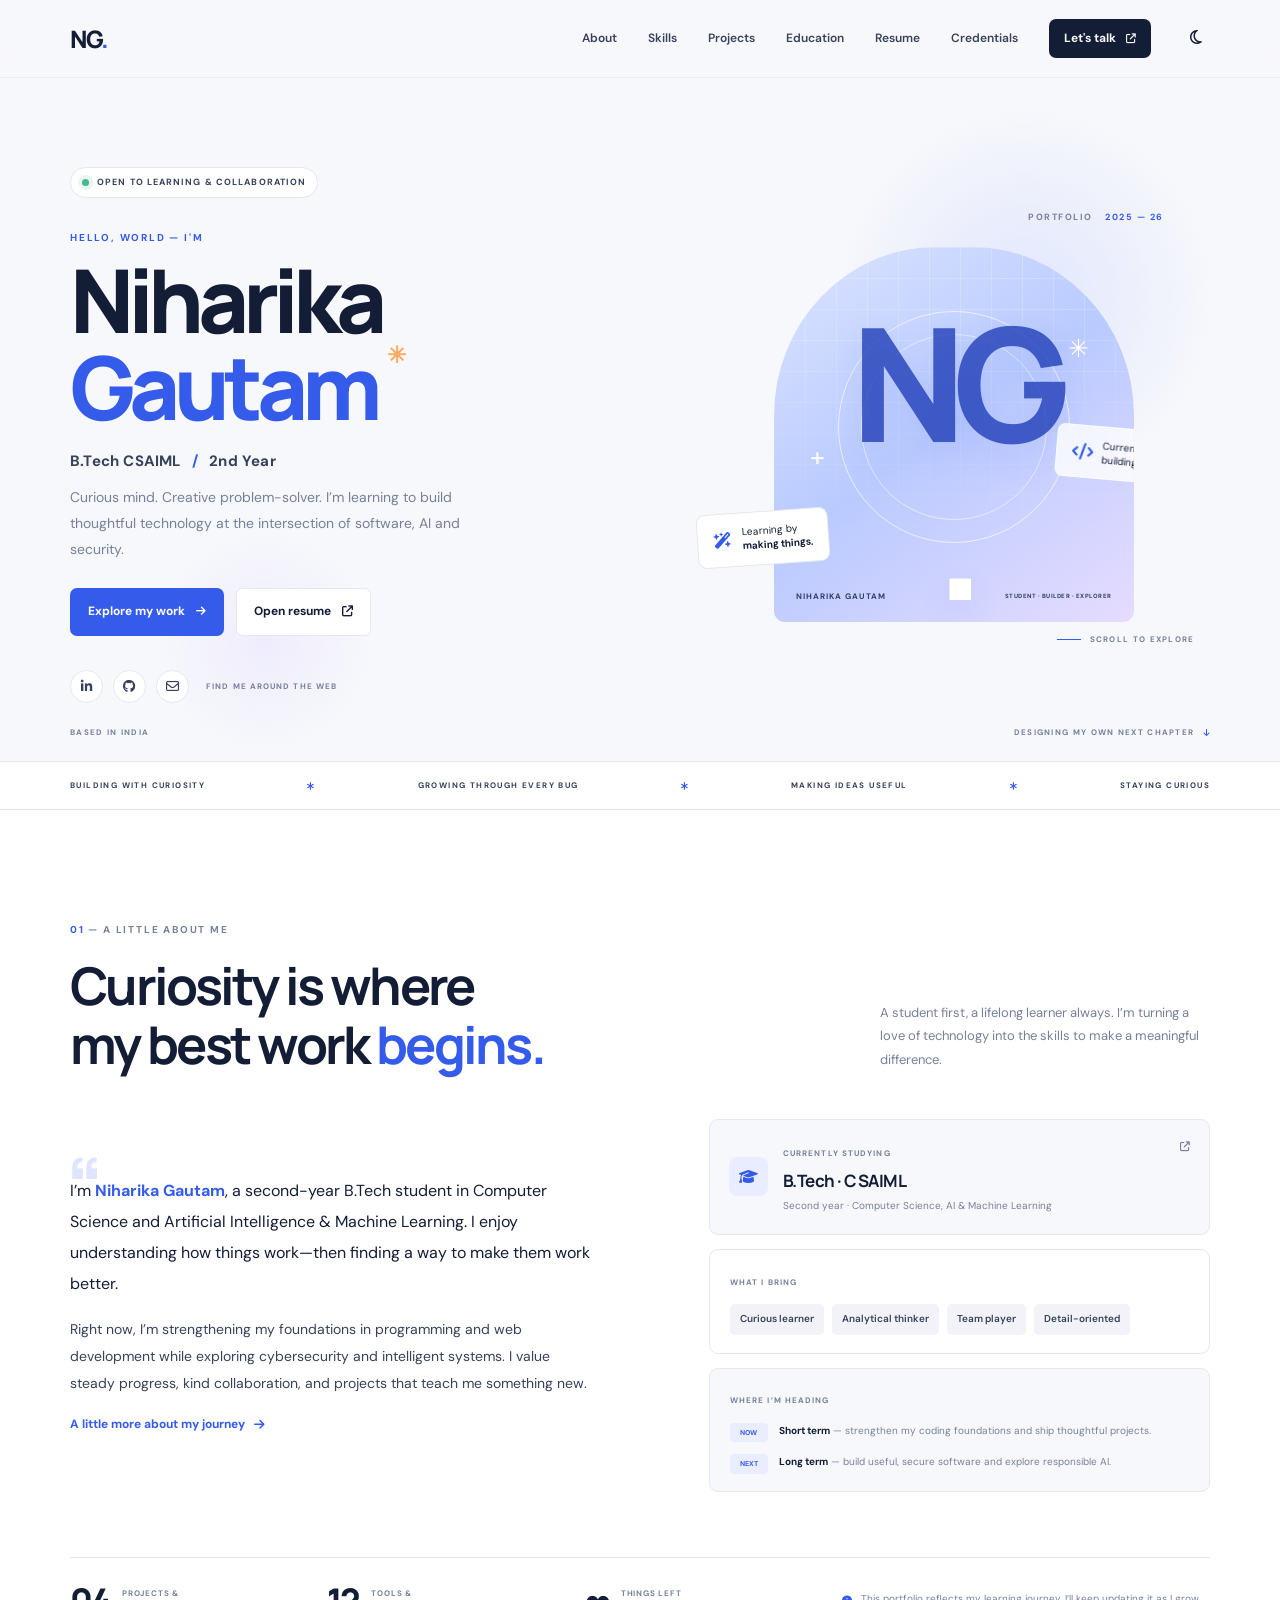
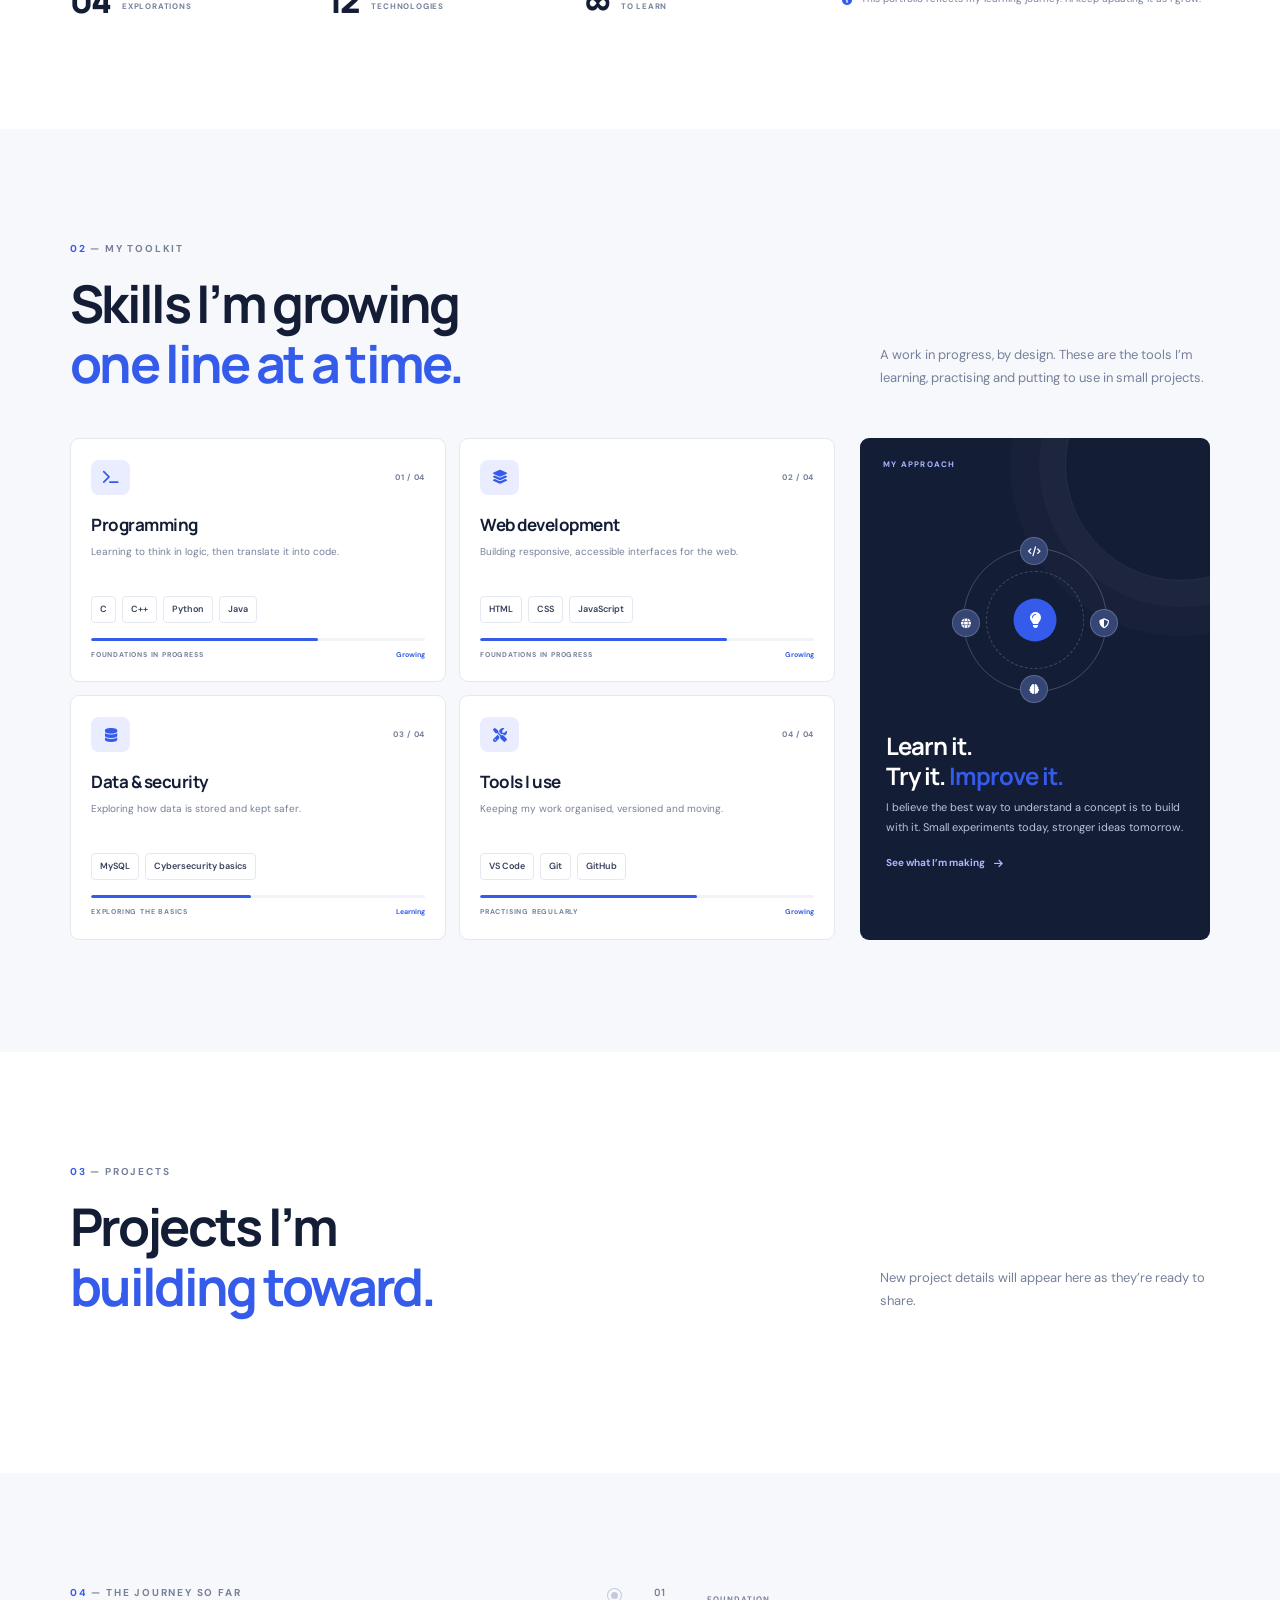
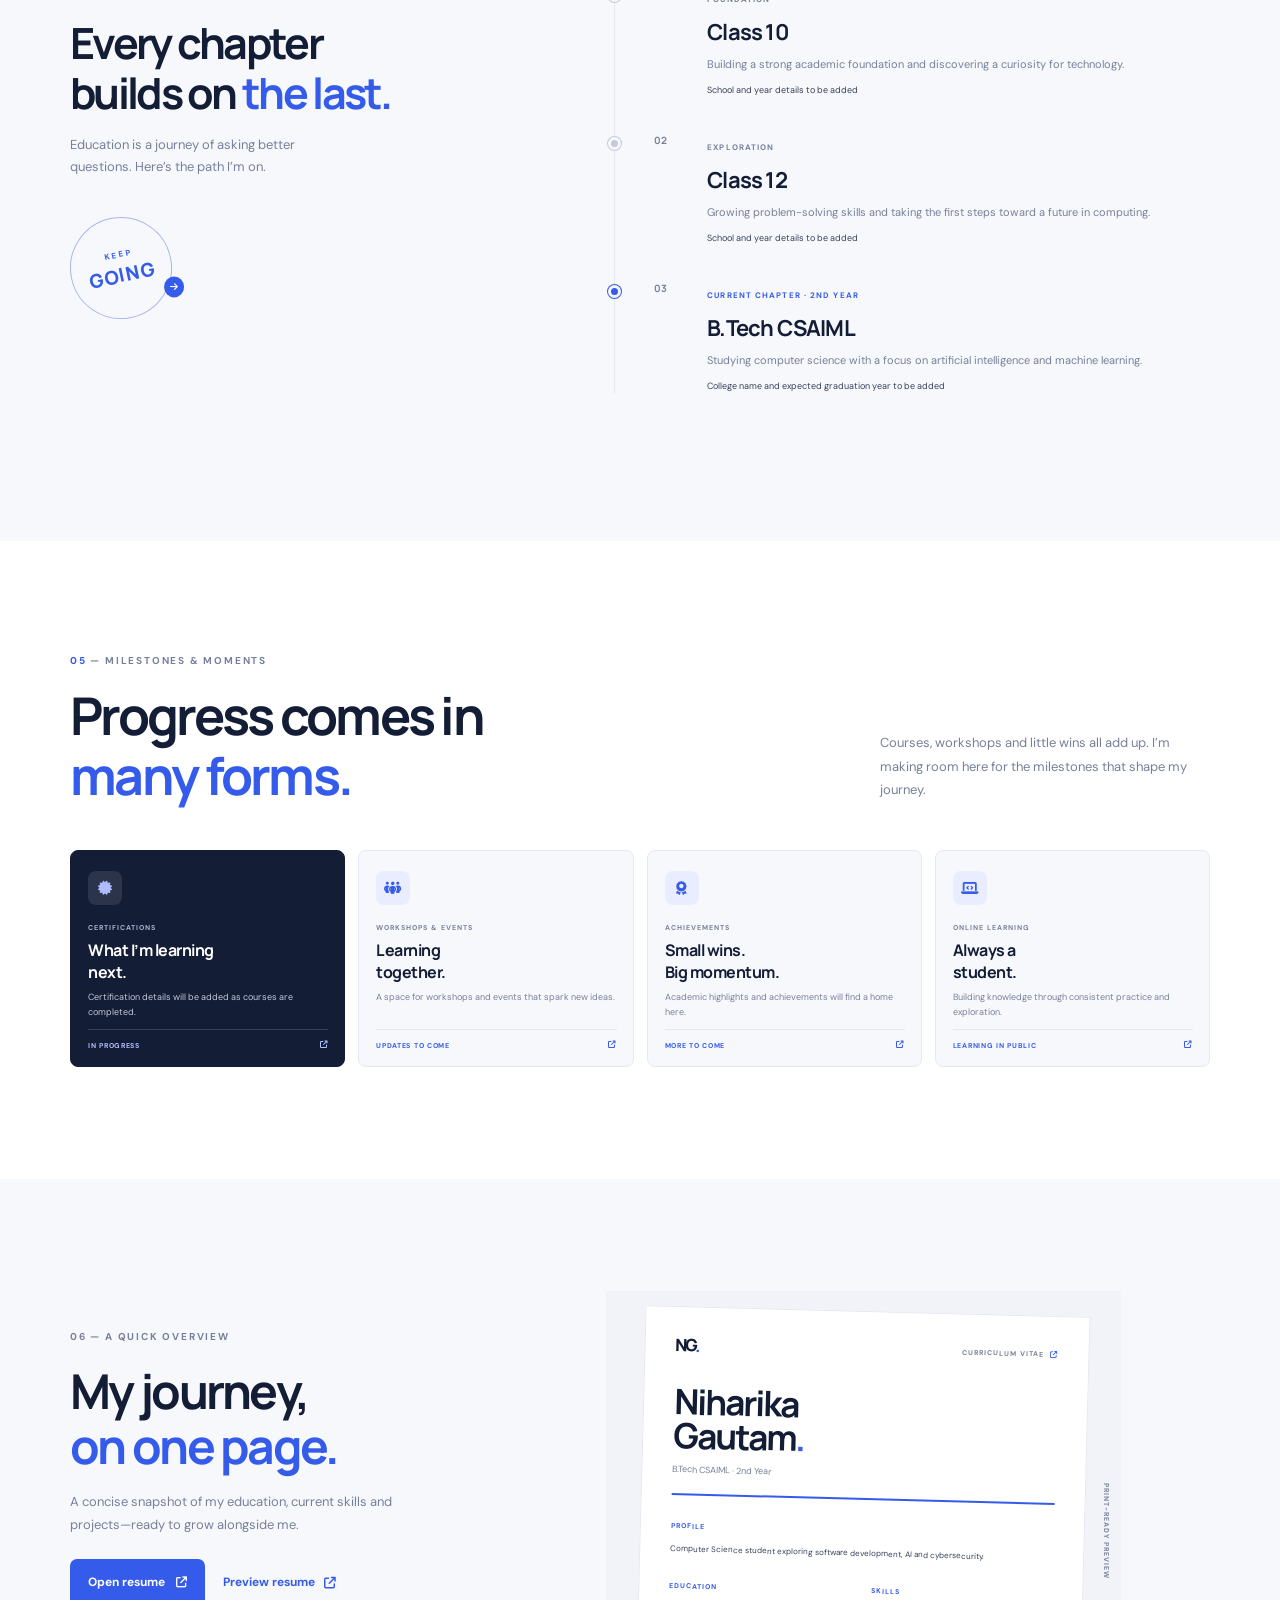
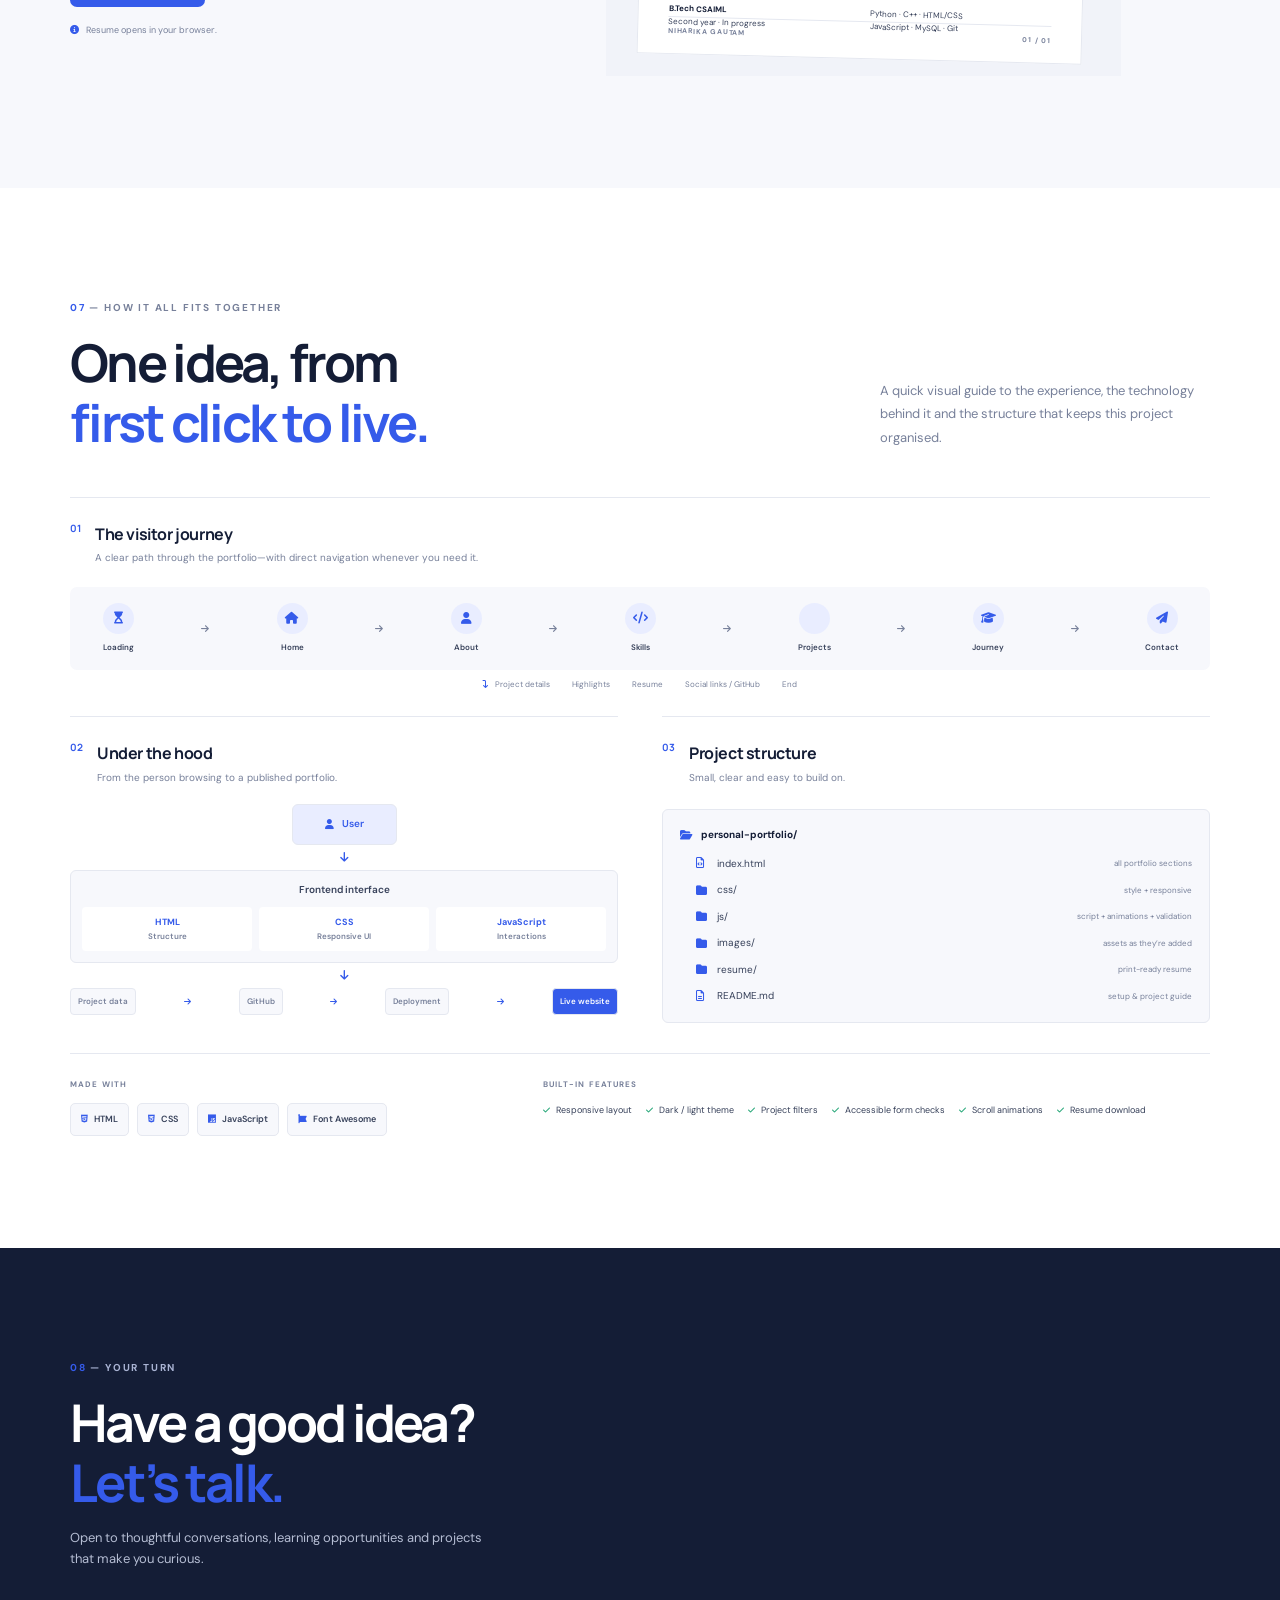
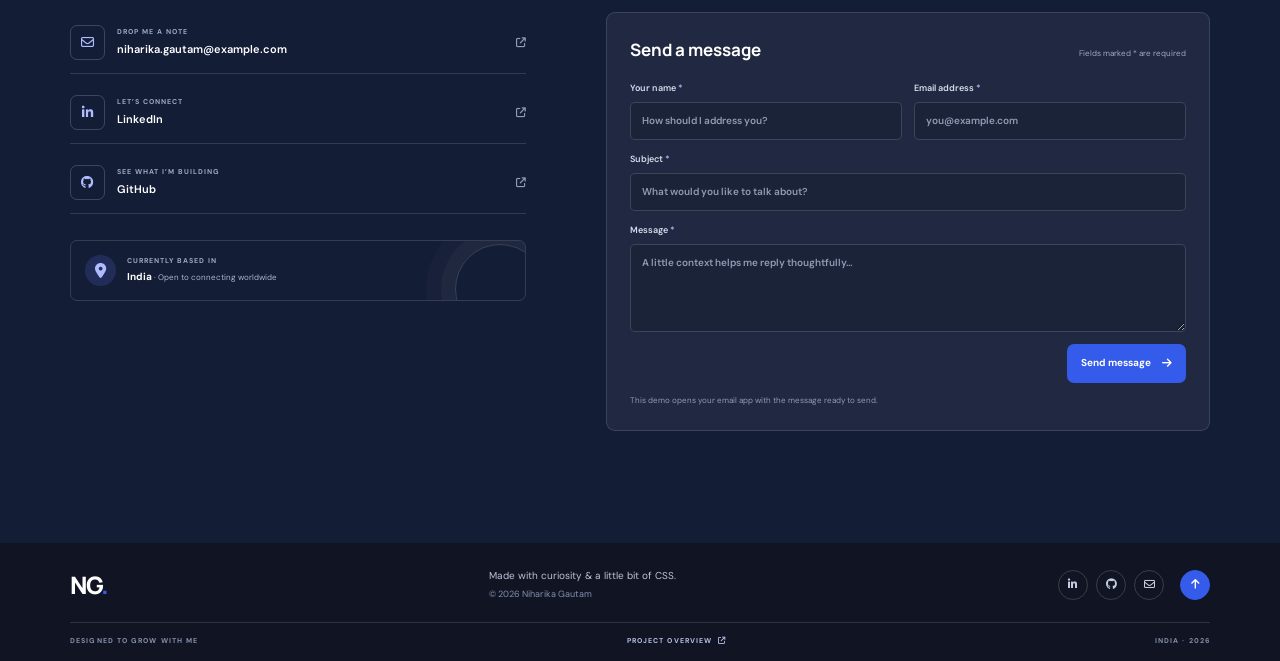
==== commit 8d9c3f3b: "Remove project cards" ====
--- a/index.html
+++ b/index.html
@@ -105,29 +105,7 @@
 
     <section class="section-pad projects-section" id="projects">
       <div class="container">
-        <div class="section-heading reveal"><div><p class="eyebrow"><span>03</span> — SELECTED EXPLORATIONS</p><h2>Learning looks better<br><em>when it’s built.</em></h2></div><p class="heading-note">A collection of projects and explorations—each one a chance to ask a question, learn a tool and make something tangible.</p></div>
-        <div class="filter-bar reveal" role="group" aria-label="Filter projects">
-          <button class="filter-button active" data-filter="all">All <span>04</span></button><button class="filter-button" data-filter="web">Web development</button><button class="filter-button" data-filter="security">Cyber security</button><button class="filter-button" data-filter="python">Python</button><button class="filter-button" data-filter="other">Other</button>
-        </div>
-        <div class="project-grid">
-          <article class="project-card project-featured reveal" data-category="web">
-            <div class="project-art art-portfolio"><div class="art-browser"><div class="browser-bar"><span></span><span></span><span></span><b>niharika.dev</b></div><div class="browser-content"><div class="browser-lines"><small>PORTFOLIO · 2025</small><strong>Ideas into<br><em>interfaces.</em></strong><span></span><span></span><i></i></div><div class="browser-abstract">NG<span>.</span></div></div></div><span class="art-label">01 / WEB</span></div>
-            <div class="project-info"><div class="project-meta"><span>FEATURED PROJECT</span><span>01 — 04</span></div><h3>Personal Portfolio</h3><p>A personal corner of the internet to share my skills, learning journey and the work I’m proud to make.</p><div class="project-tech"><span>HTML</span><span>CSS</span><span>JavaScript</span></div><div class="project-actions"><a href="#home" class="project-link">View project <i class="fa-solid fa-arrow-up-right-from-square"></i></a><a href="https://github.com/" target="_blank" rel="noreferrer" class="project-github"><i class="fa-brands fa-github"></i> GitHub</a></div></div>
-          </article>
-          <article class="project-card reveal reveal-delay" data-category="security">
-            <div class="project-art art-pki"><div class="security-visual"><div class="shield-ring"><i class="fa-solid fa-key"></i></div><span class="orbit-dot dot-one"></span><span class="orbit-dot dot-two"></span><span class="orbit-dot dot-three"></span><span class="security-label">TRUST / VERIFY / PROTECT</span></div><span class="art-label">02 / SECURITY</span></div>
-            <div class="project-info"><div class="project-meta"><span>SECURITY EXPLORATION</span><span>02 — 04</span></div><h3>Public Key Infrastructure</h3><p>An exploration of digital certificates, public/private keys and how PKI establishes trust online.</p><div class="project-tech"><span>Cryptography</span><span>Digital certificates</span></div><div class="project-actions"><a href="#contact" class="project-link">View exploration <i class="fa-solid fa-arrow-up-right-from-square"></i></a><a href="https://github.com/" target="_blank" rel="noreferrer" class="project-github"><i class="fa-brands fa-github"></i> GitHub</a></div></div>
-          </article>
-          <article class="project-card reveal" data-category="security">
-            <div class="project-art art-iot"><div class="iot-visual"><div class="iot-device"><i class="fa-solid fa-house-signal"></i></div><span class="iot-wave wave-one"></span><span class="iot-wave wave-two"></span><span class="iot-wave wave-three"></span><div class="iot-lock"><i class="fa-solid fa-lock"></i></div><small>CONNECTED · SECURED</small></div><span class="art-label">03 / SECURITY</span></div>
-            <div class="project-info"><div class="project-meta"><span>SECURITY EXPLORATION</span><span>03 — 04</span></div><h3>IoT Security</h3><p>A beginner’s look at connected devices, common security risks and the habits that help protect them.</p><div class="project-tech"><span>IoT</span><span>Security research</span></div><div class="project-actions"><a href="#contact" class="project-link">View exploration <i class="fa-solid fa-arrow-up-right-from-square"></i></a><a href="https://github.com/" target="_blank" rel="noreferrer" class="project-github"><i class="fa-brands fa-github"></i> GitHub</a></div></div>
-          </article>
-          <article class="project-card reveal reveal-delay" data-category="python other">
-            <div class="project-art art-chatbot"><div class="chat-visual"><div class="chat-bubble bubble-in">Hey! What can I help with?</div><div class="chat-bubble bubble-out">Tell me something interesting.</div><div class="chat-bubble bubble-in bubble-response"><span>Thinking</span><i></i><i></i><i></i></div><span class="chat-spark">✳</span></div><span class="art-label">04 / PYTHON</span></div>
-            <div class="project-info"><div class="project-meta"><span>BEGINNER BUILD</span><span>04 — 04</span></div><h3>Mini Chatbot</h3><p>A small conversational experiment exploring how simple inputs can lead to helpful responses.</p><div class="project-tech"><span>Python</span><span>Conversation logic</span></div><div class="project-actions"><a href="#contact" class="project-link">View project <i class="fa-solid fa-arrow-up-right-from-square"></i></a><a href="https://github.com/" target="_blank" rel="noreferrer" class="project-github"><i class="fa-brands fa-github"></i> GitHub</a></div></div>
-          </article>
-        </div>
-        <p class="project-note"><i class="fa-regular fa-lightbulb"></i> Project cards describe areas I’m exploring—not claims of production-ready work. Details and repository links will be updated as builds are published.</p>
+        <div class="section-heading reveal"><div><p class="eyebrow"><span>03</span> — PROJECTS</p><h2>Projects I’m<br><em>building toward.</em></h2></div><p class="heading-note">New project details will appear here as they’re ready to share.</p></div>
       </div>
     </section>
 
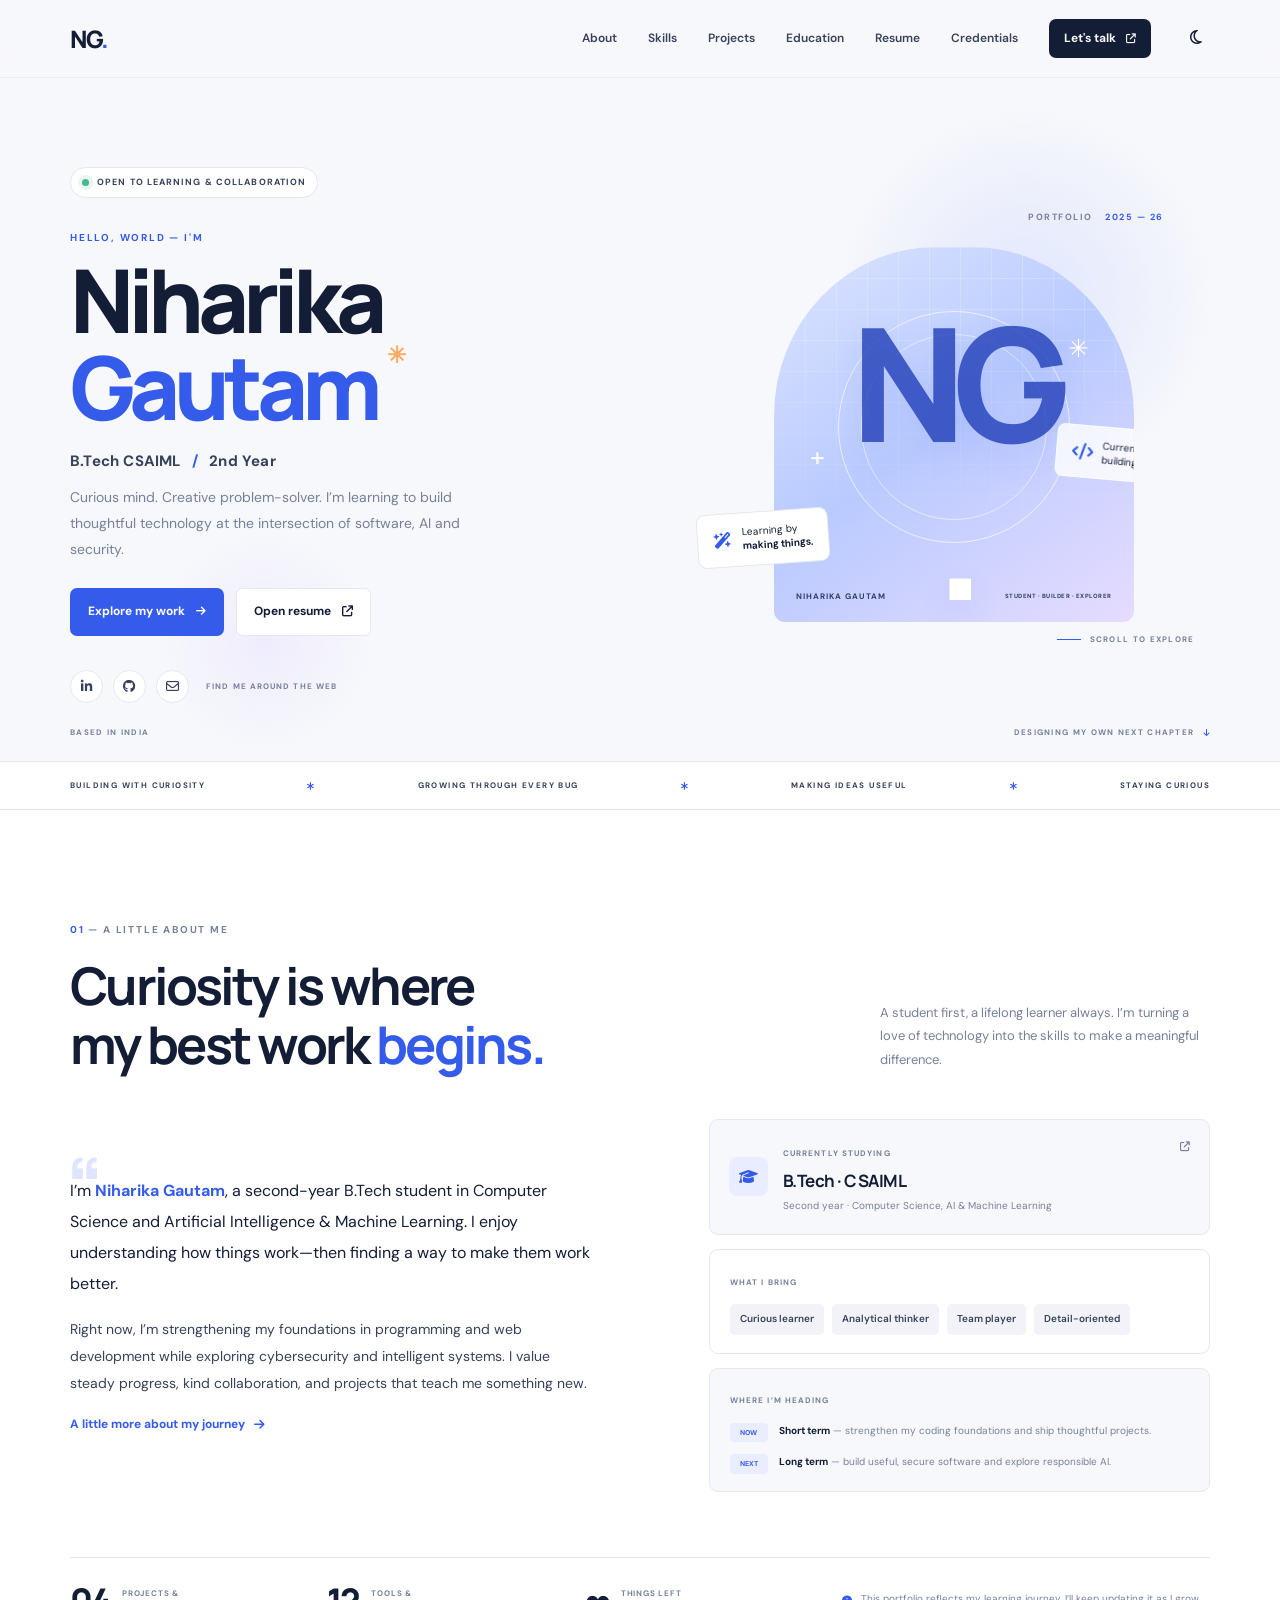
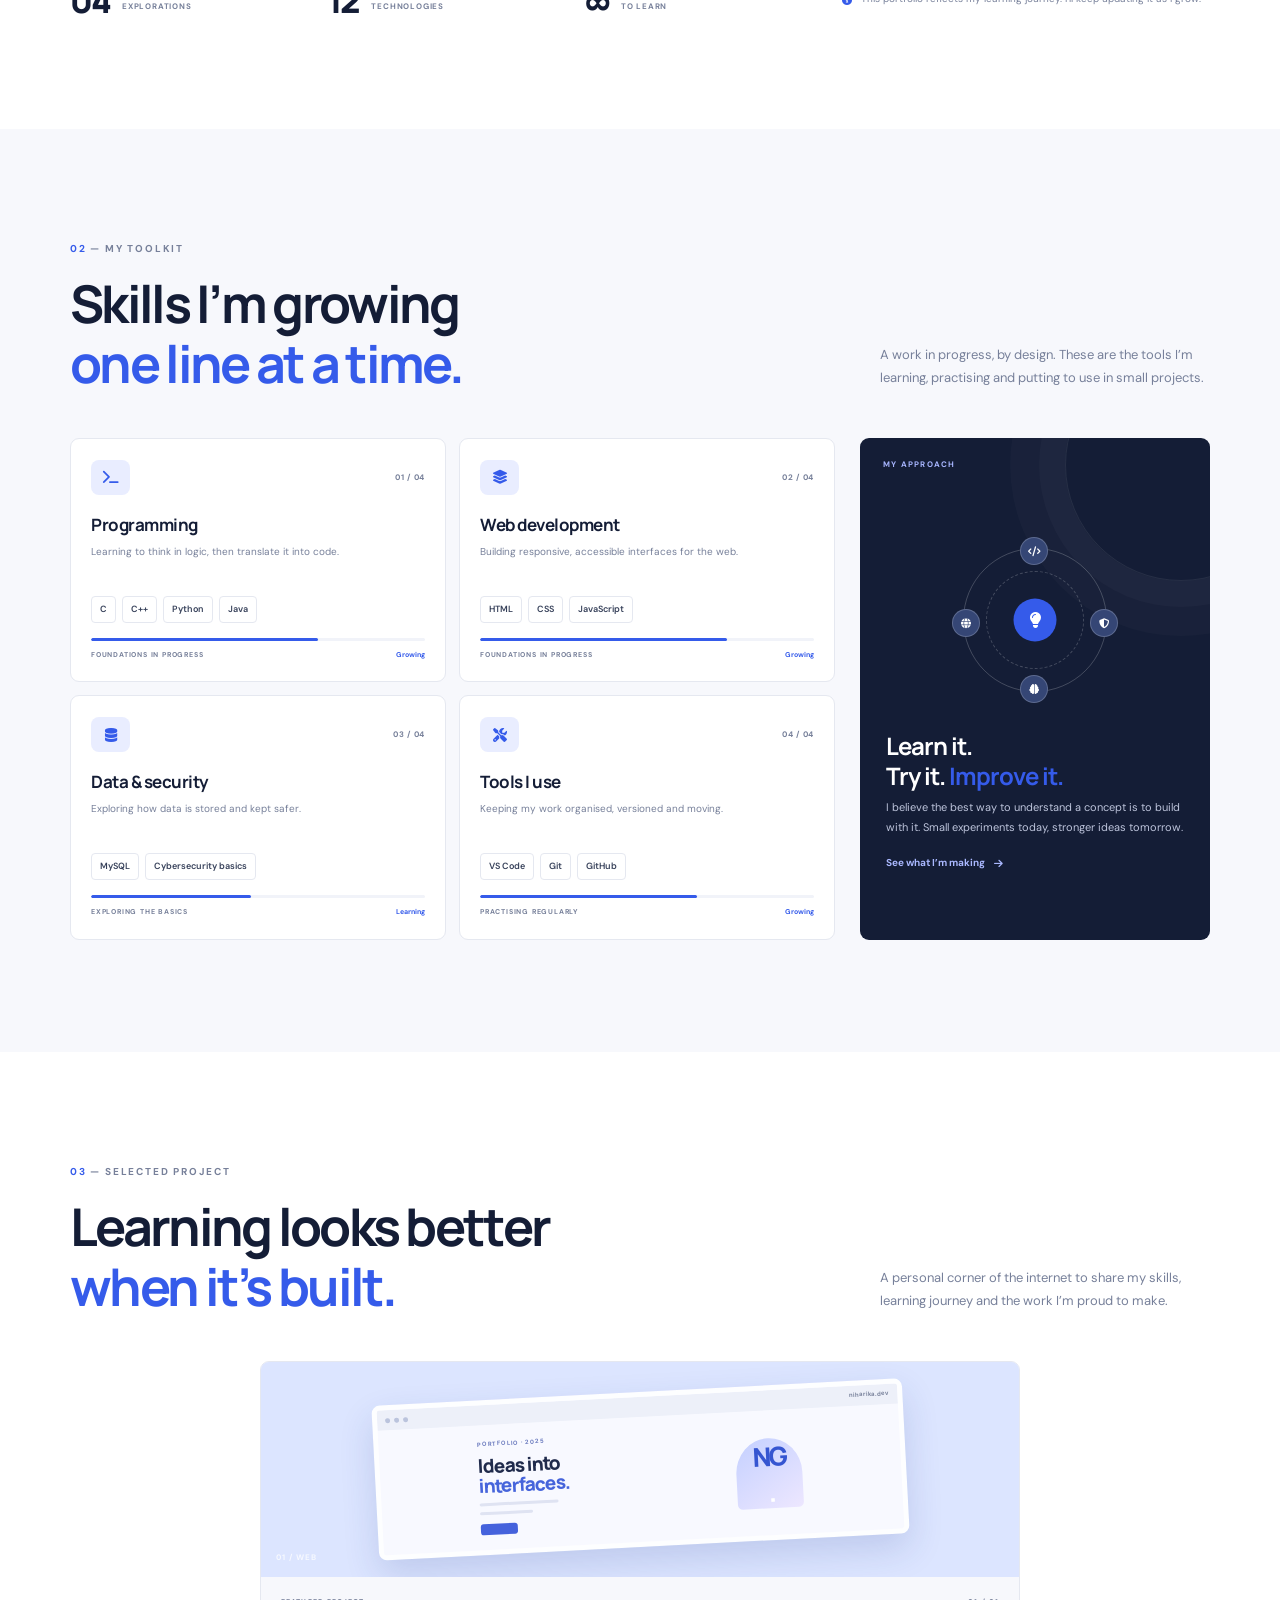
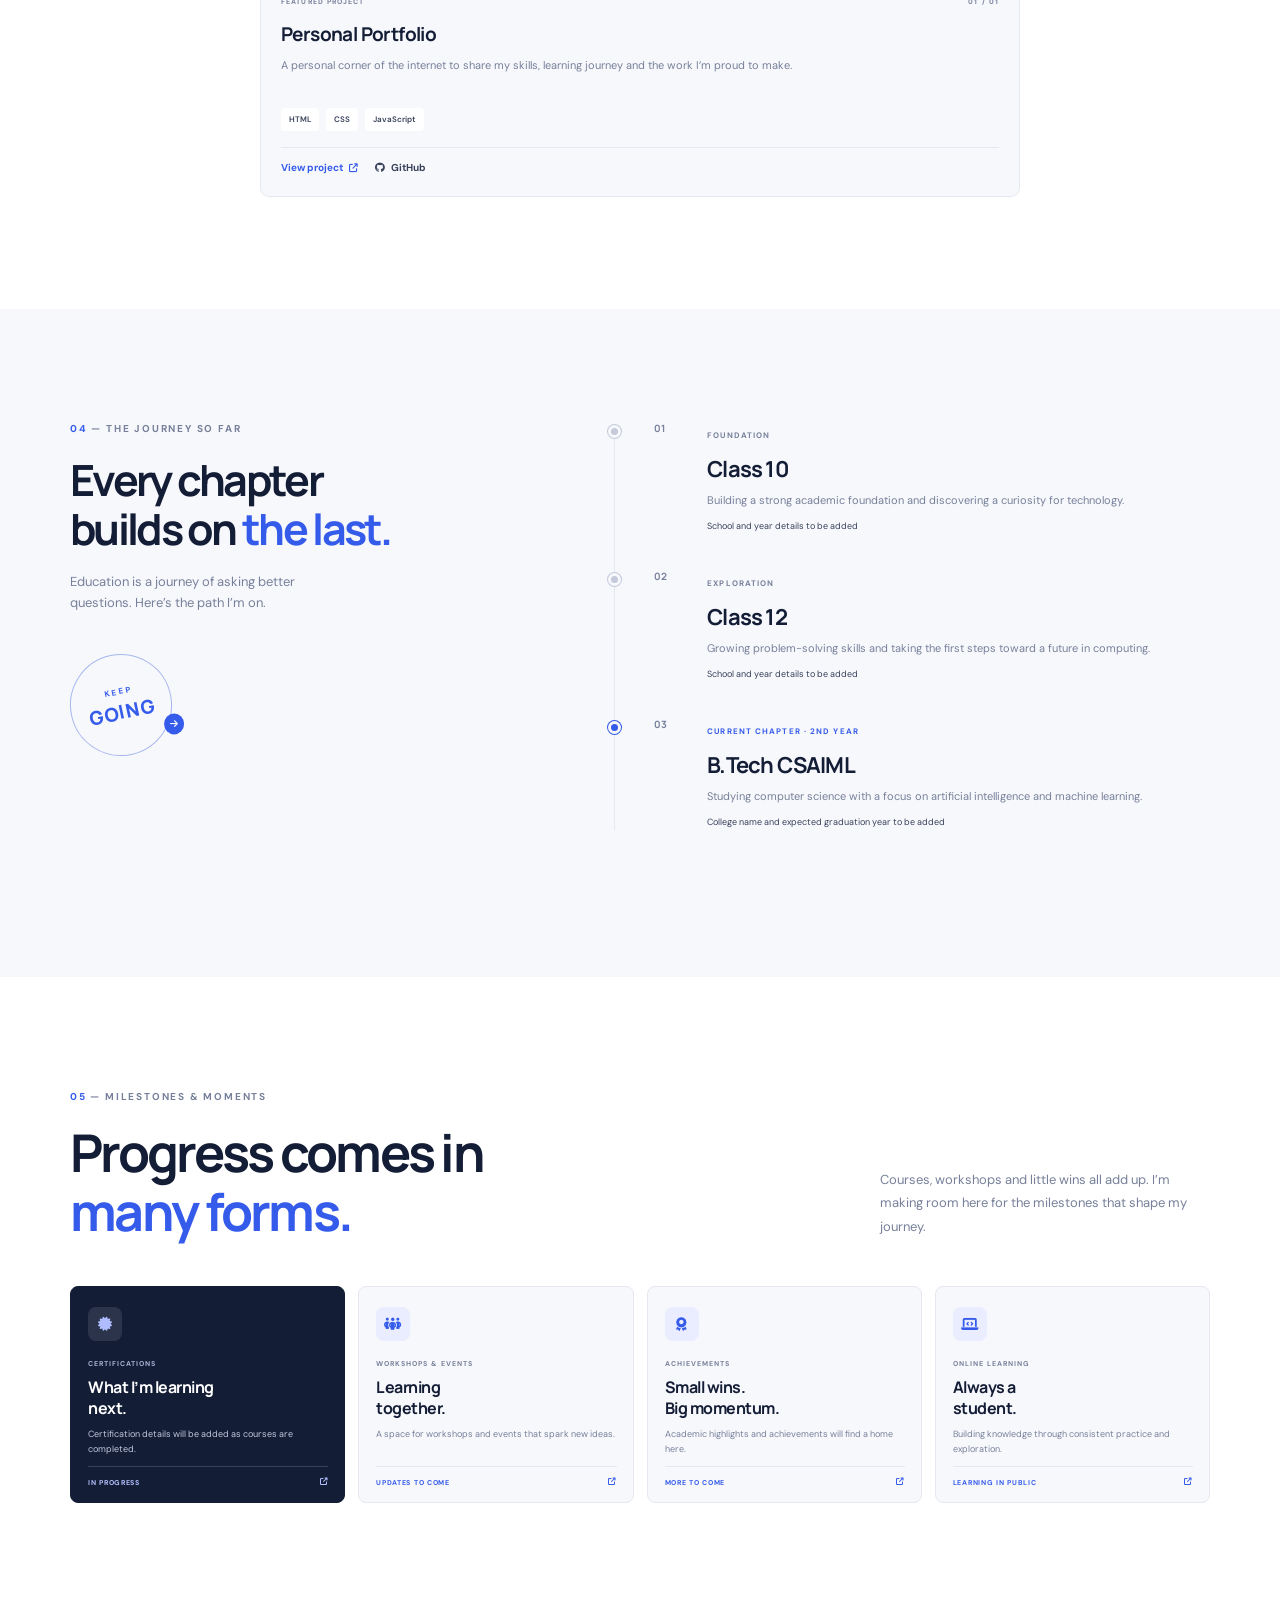
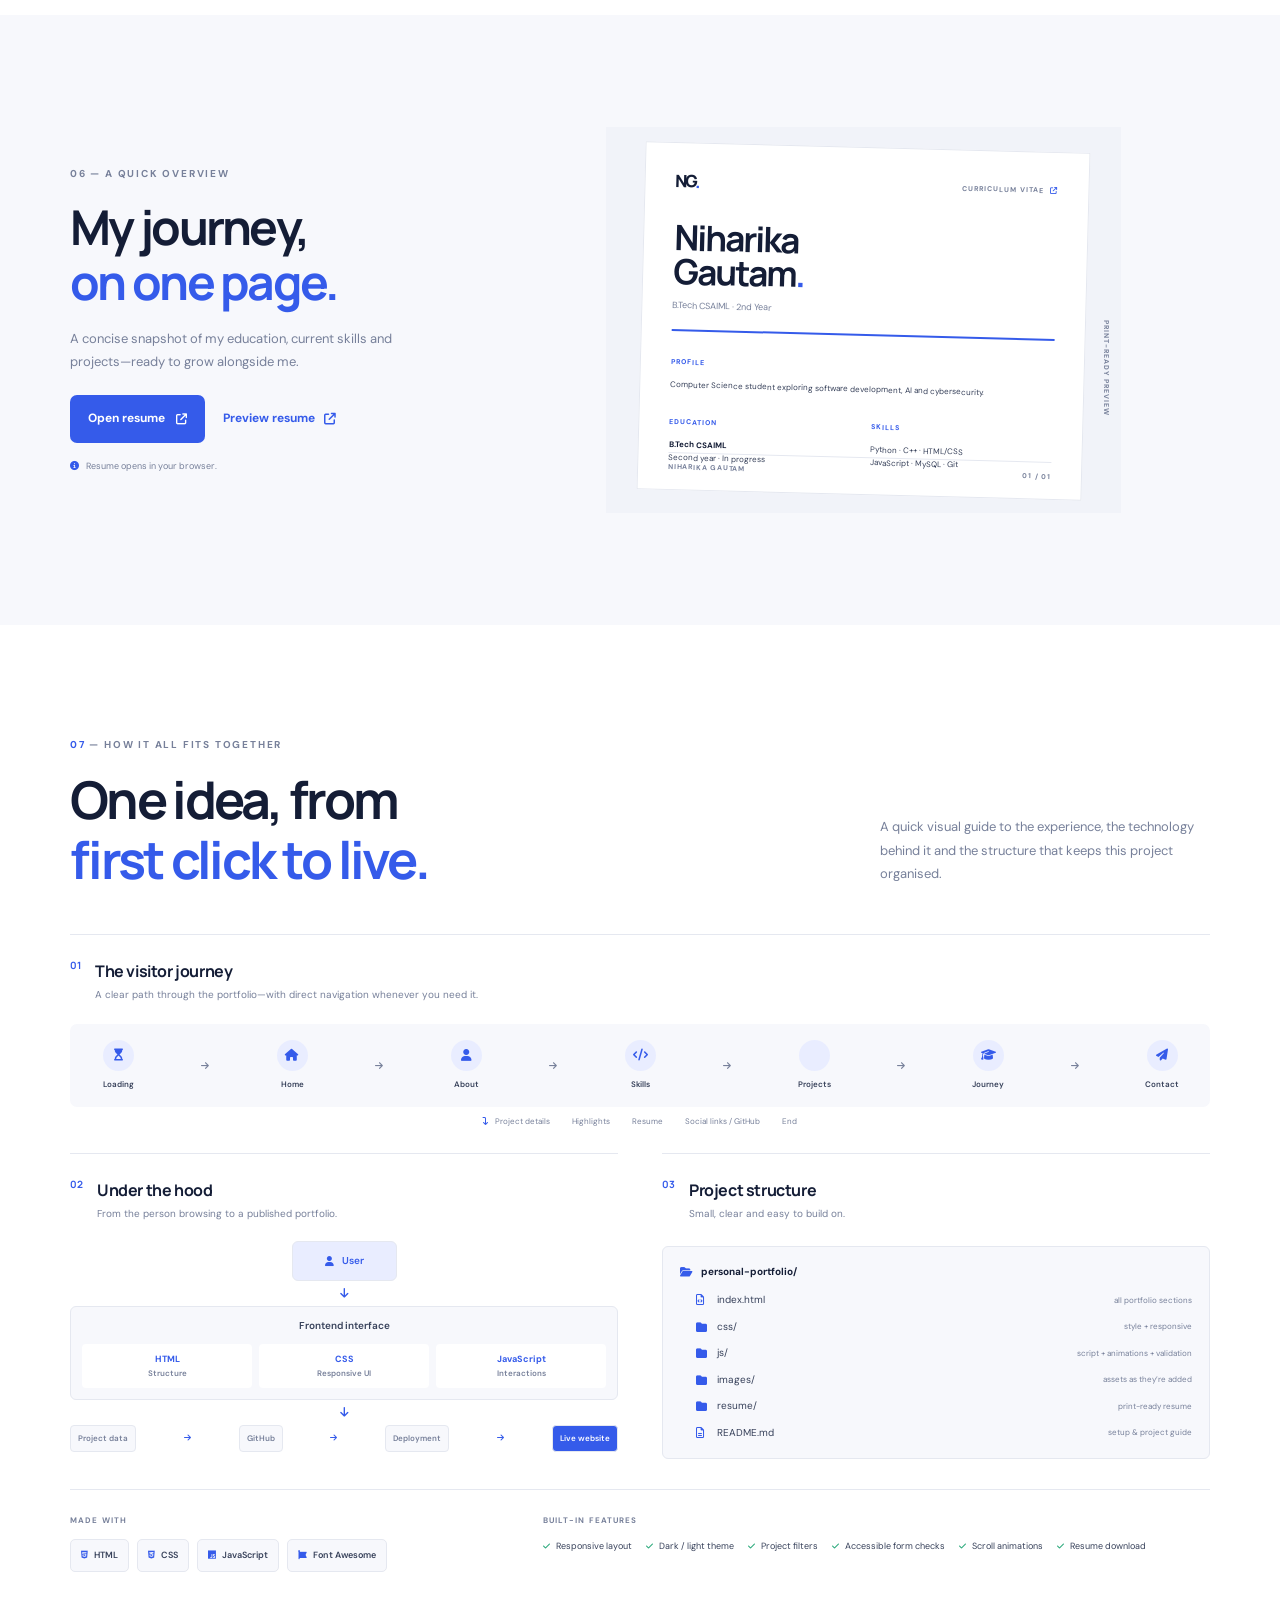
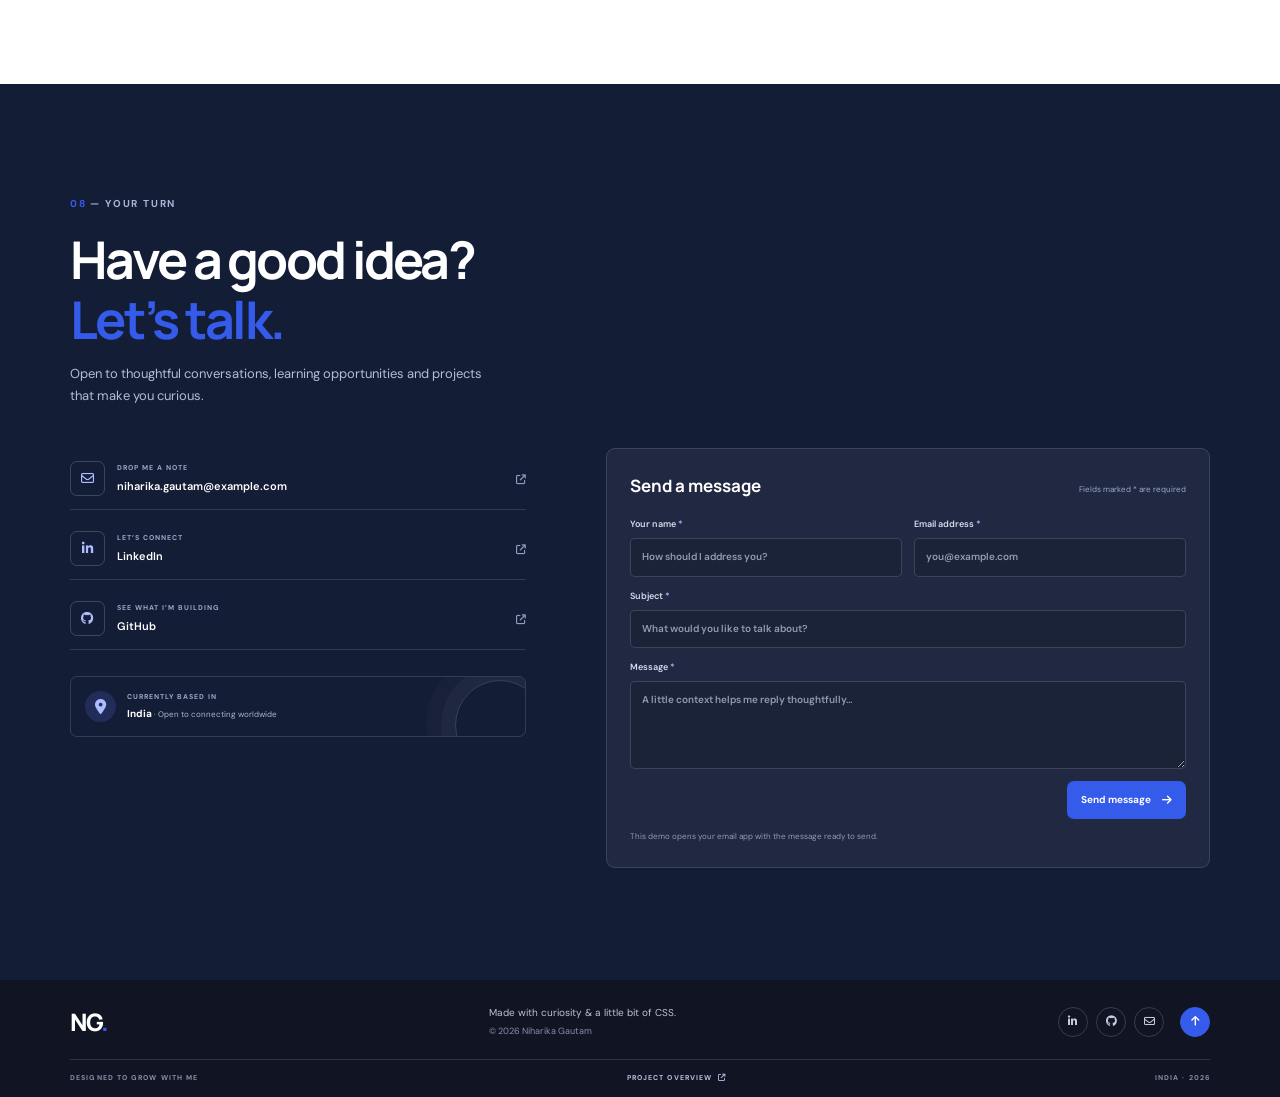
==== commit aec006cc: "Keep only personal portfolio project card" ====
--- a/index.html
+++ b/index.html
@@ -105,7 +105,13 @@
 
     <section class="section-pad projects-section" id="projects">
       <div class="container">
-        <div class="section-heading reveal"><div><p class="eyebrow"><span>03</span> — PROJECTS</p><h2>Projects I’m<br><em>building toward.</em></h2></div><p class="heading-note">New project details will appear here as they’re ready to share.</p></div>
+        <div class="section-heading reveal"><div><p class="eyebrow"><span>03</span> — SELECTED PROJECT</p><h2>Learning looks better<br><em>when it’s built.</em></h2></div><p class="heading-note">A personal corner of the internet to share my skills, learning journey and the work I’m proud to make.</p></div>
+        <div class="project-grid project-grid-single">
+          <article class="project-card project-featured reveal" data-category="web">
+            <div class="project-art art-portfolio"><div class="art-browser"><div class="browser-bar"><span></span><span></span><span></span><b>niharika.dev</b></div><div class="browser-content"><div class="browser-lines"><small>PORTFOLIO · 2025</small><strong>Ideas into<br><em>interfaces.</em></strong><span></span><span></span><i></i></div><div class="browser-abstract">NG<span>.</span></div></div></div><span class="art-label">01 / WEB</span></div>
+            <div class="project-info"><div class="project-meta"><span>FEATURED PROJECT</span><span>01 / 01</span></div><h3>Personal Portfolio</h3><p>A personal corner of the internet to share my skills, learning journey and the work I’m proud to make.</p><div class="project-tech"><span>HTML</span><span>CSS</span><span>JavaScript</span></div><div class="project-actions"><a href="#home" class="project-link">View project <i class="fa-solid fa-arrow-up-right-from-square"></i></a><a href="https://github.com/missniharika2006-ops/portfolio-website" target="_blank" rel="noreferrer" class="project-github"><i class="fa-brands fa-github"></i> GitHub</a></div></div>
+          </article>
+        </div>
       </div>
     </section>
 
--- a/css/style.css
+++ b/css/style.css
@@ -159,6 +159,7 @@
 .filter-button.active{border-color:var(--ink);background:var(--ink);color:var(--bg)}
 .filter-button span{padding-left:5px;color:var(--blue)}
 .project-grid{display:grid;grid-template-columns:repeat(2,1fr);gap:18px}
+.project-grid-single{grid-template-columns:minmax(0,1fr);max-width:760px;margin-inline:auto}
 .project-card{overflow:hidden;border:1px solid var(--line);border-radius:9px;background:var(--bg);transition:transform var(--transition),border-color var(--transition),opacity .25s}
 .project-card:hover{transform:translateY(-4px);border-color:color-mix(in srgb,var(--blue) 42%,var(--line))}
 .project-card.is-hidden{display:none}
